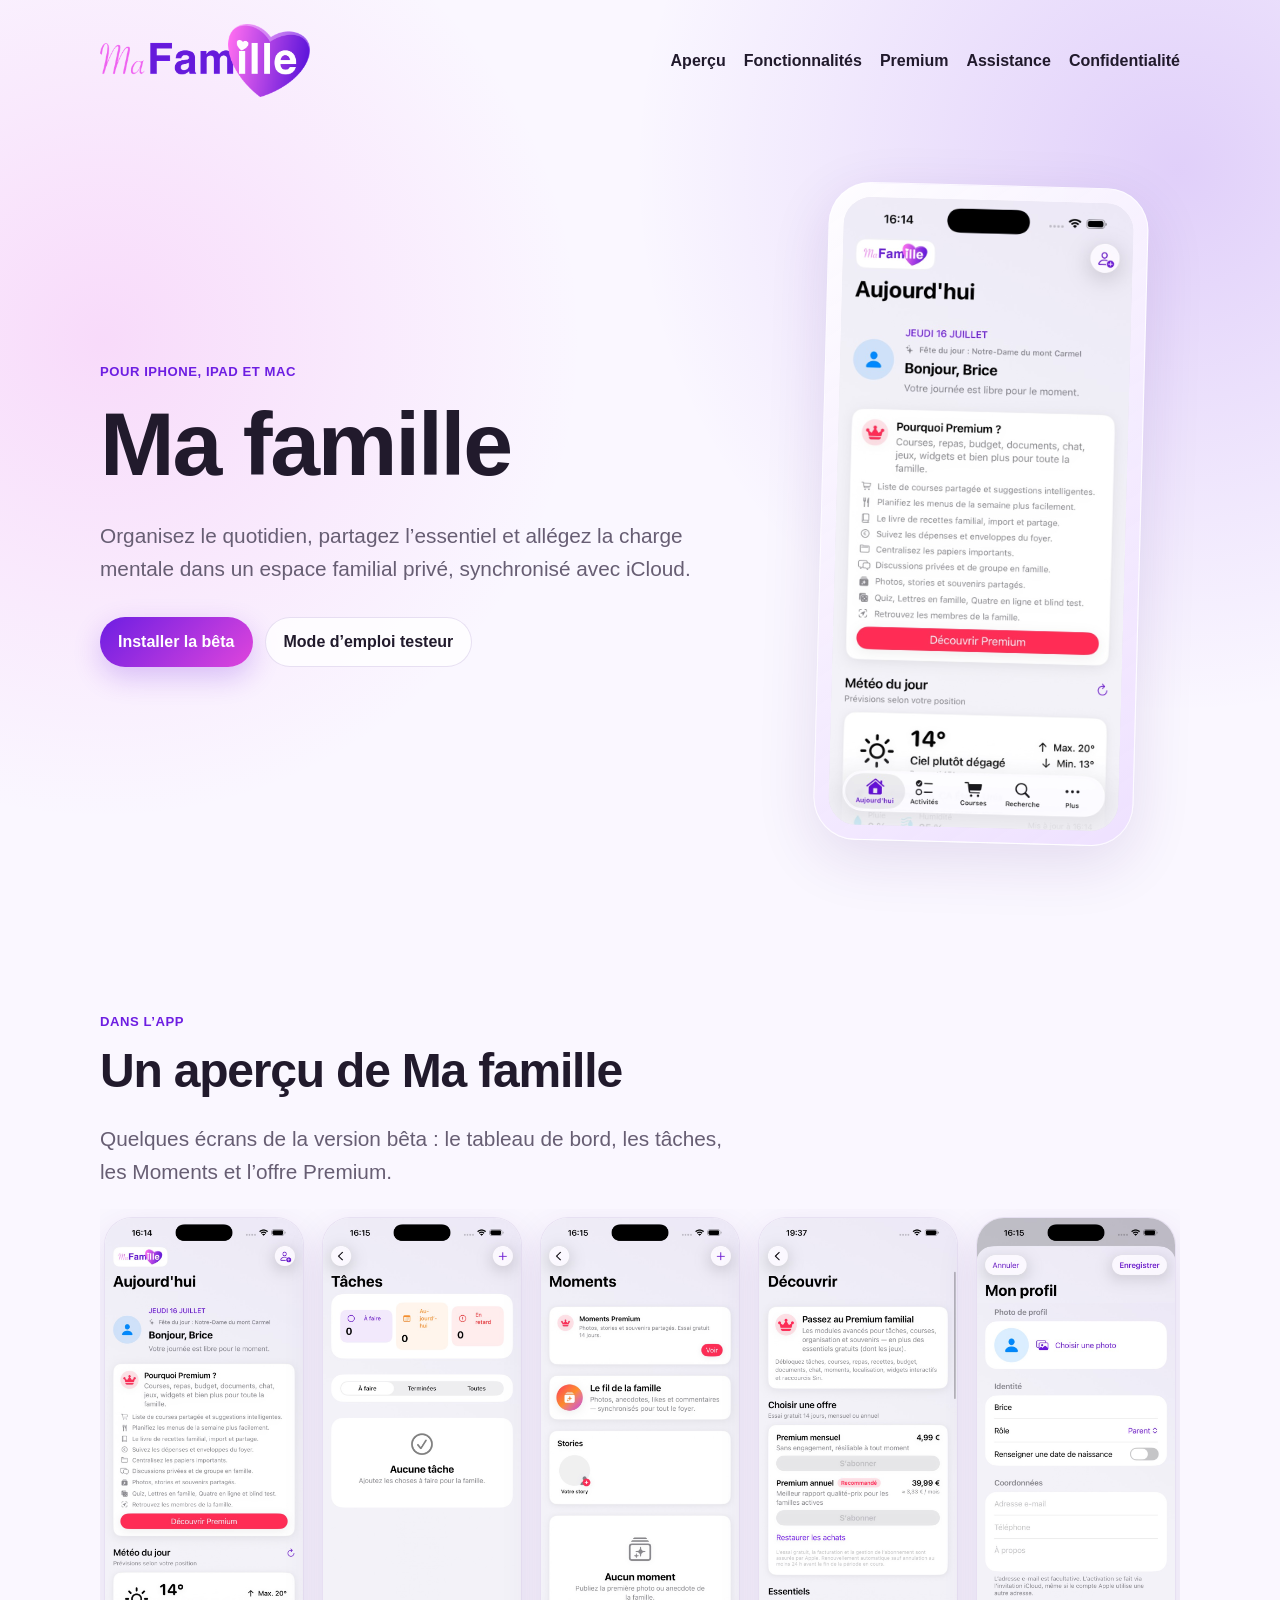
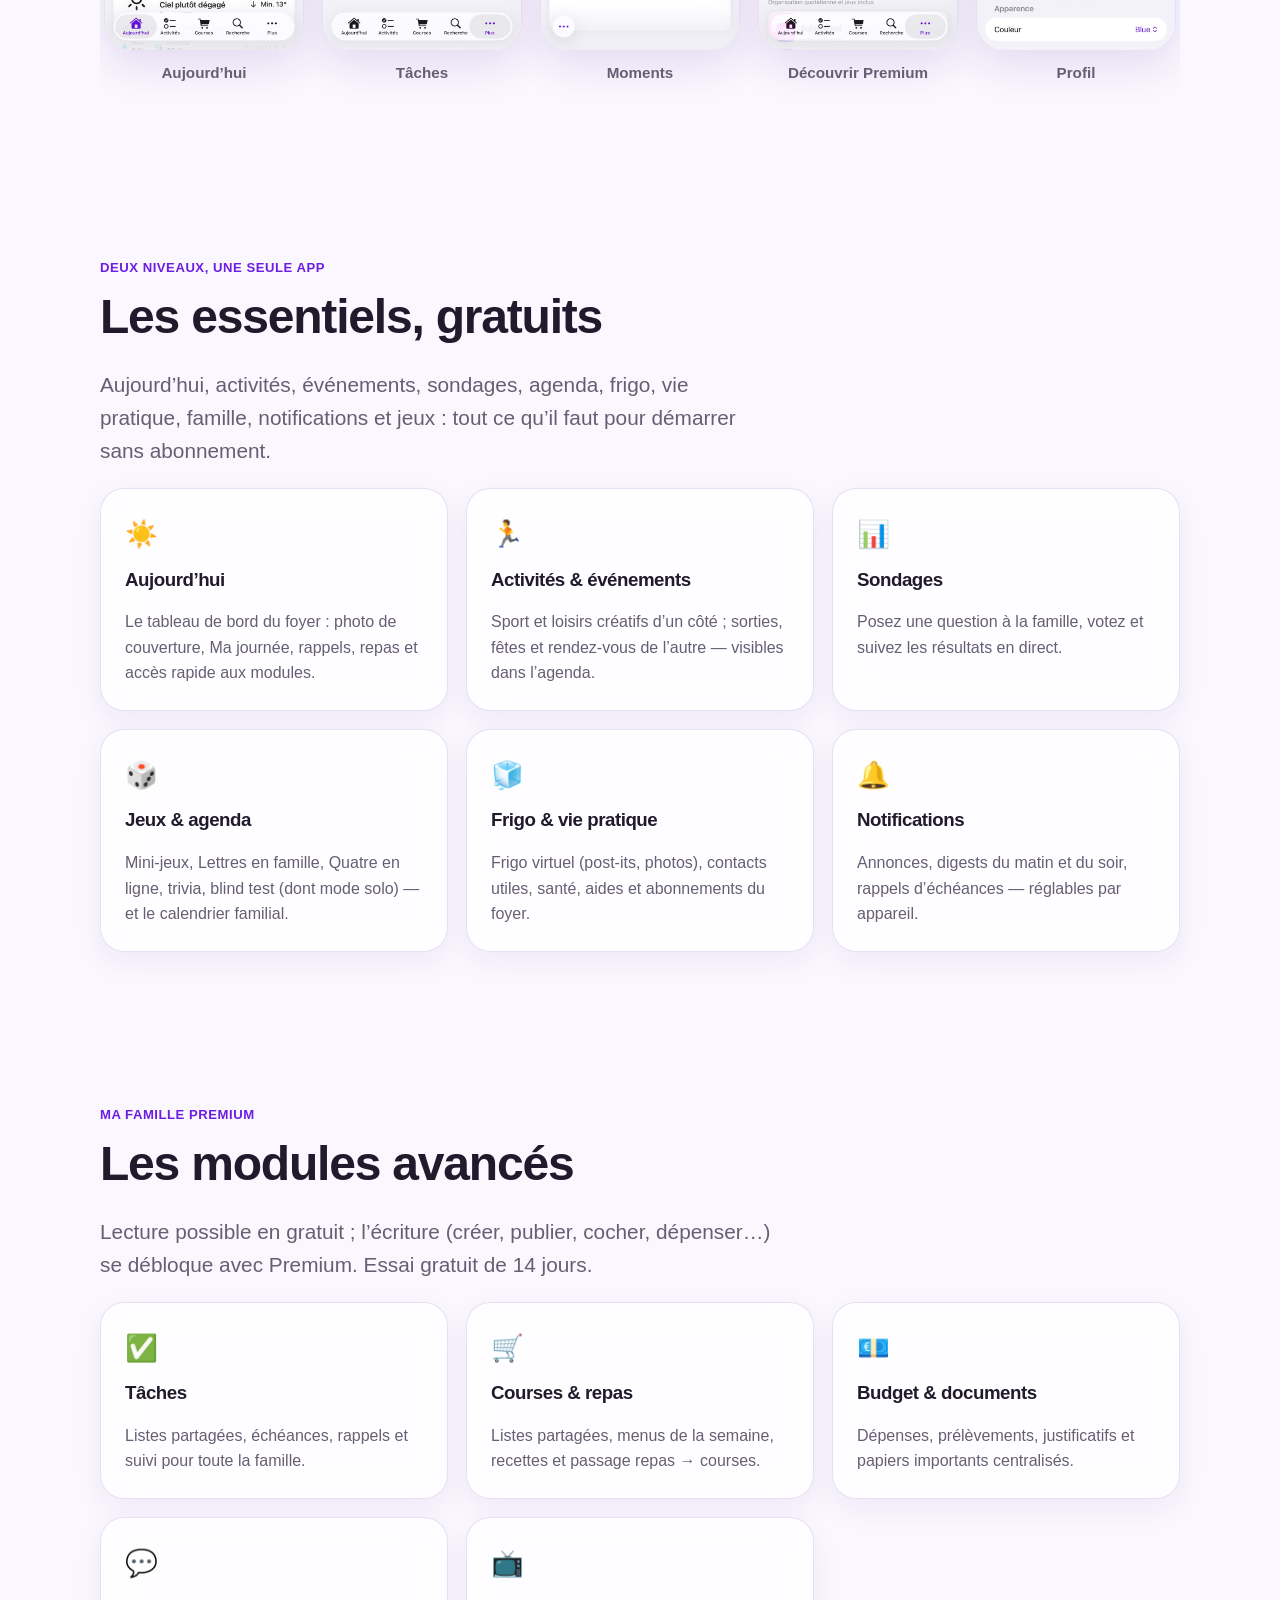
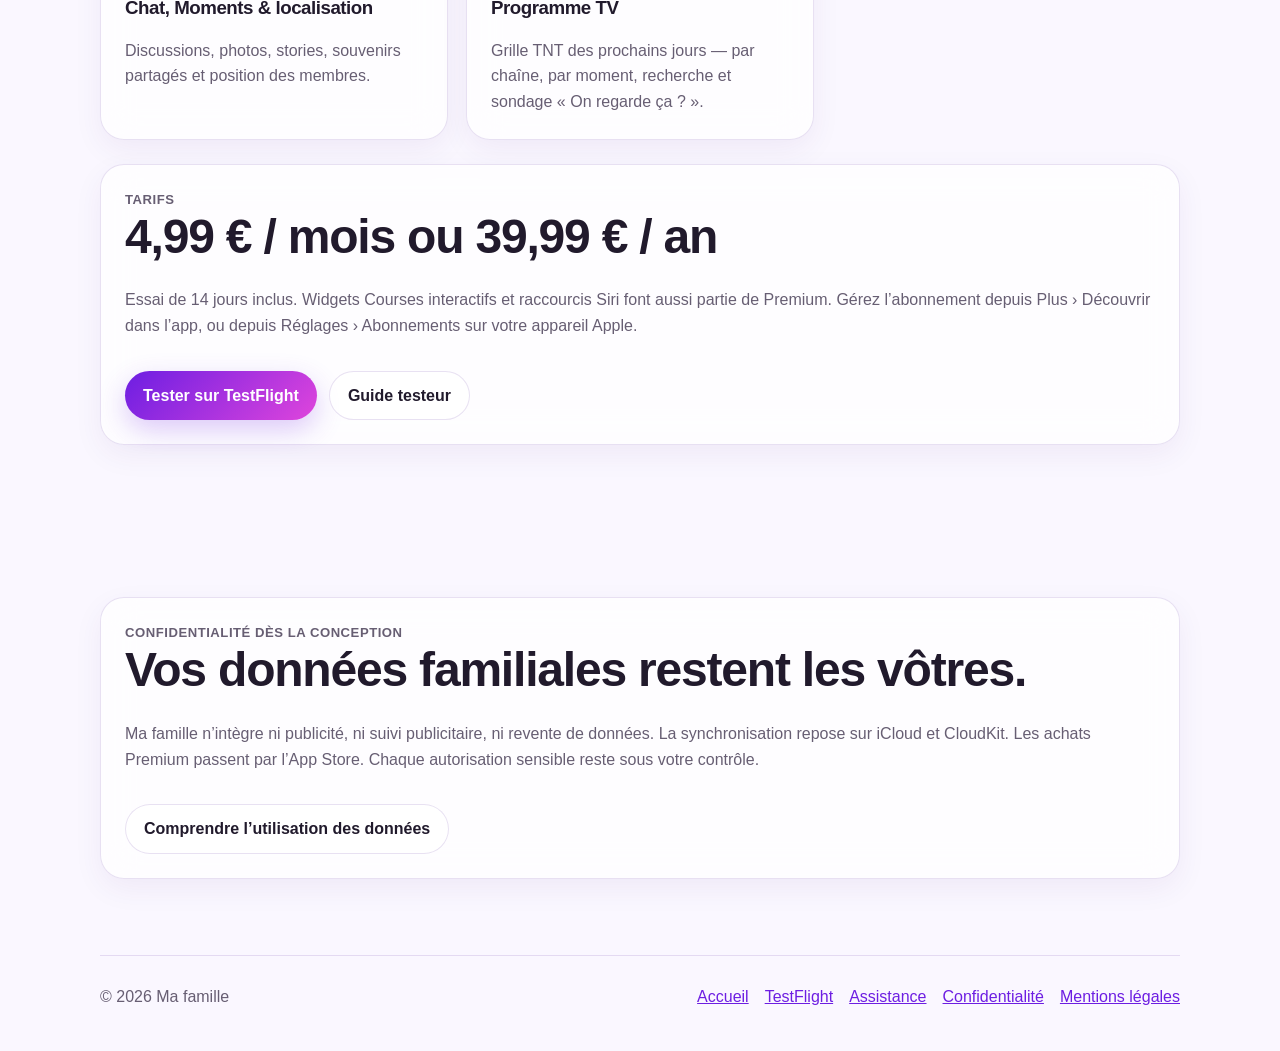
==== famille-app/index.html @ e9ad5ab7 "docs(famille-app): site Assistance et blind test Solo (build 56) Aligné sur la build TestFlight 0.1." ====
<!doctype html>
<html lang="fr">
<head>
  <meta charset="utf-8">
  <meta name="viewport" content="width=device-width, initial-scale=1">
  <meta name="description" content="Ma famille organise le quotidien familial sur iPhone, iPad et Mac : essentiels gratuits, modules Premium, synchronisation iCloud privée.">
  <meta name="theme-color" content="#6d1ee2">
  <title>Ma famille — L’organisation familiale, simplement</title>
  <link rel="stylesheet" href="styles.css">
  <link rel="icon" href="assets/app-icon.png" type="image/png">
</head>
<body>
  <div class="shell">
    <header>
      <a class="brand" href="./" aria-label="Accueil Ma famille">
        <picture>
          <source srcset="assets/logo-dark.png" media="(prefers-color-scheme: dark)">
          <img src="assets/logo-light.png" alt="Ma famille" width="180" height="62">
        </picture>
      </a>
      <nav aria-label="Navigation principale">
        <a href="#apercu" aria-current="page">Aperçu</a>
        <a href="#fonctionnalites">Fonctionnalités</a>
        <a href="#premium">Premium</a>
        <a href="assistance.html">Assistance</a>
        <a href="confidentialite.html">Confidentialité</a>
      </nav>
    </header>

    <main>
      <section class="hero">
        <div>
          <p class="eyebrow">Pour iPhone, iPad et Mac</p>
          <h1>Ma famille</h1>
          <p class="lead">Organisez le quotidien, partagez l’essentiel et allégez la charge mentale dans un espace familial privé, synchronisé avec iCloud.</p>
          <div class="actions">
            <a class="button" href="https://testflight.apple.com/join/CaNvPM8x">Installer la bêta</a>
            <a class="button secondary" href="assistance.html">Mode d’emploi testeur</a>
          </div>
        </div>
        <div class="phone phone-shot" aria-label="Aperçu de l’écran Aujourd’hui">
          <img
            class="phone-screen"
            src="assets/screenshots/aujourdhui.jpg"
            alt="Écran Aujourd’hui de Ma famille : tableau de bord du foyer"
            width="390"
            height="844"
            loading="eager"
          >
        </div>
      </section>

      <section class="section" id="apercu">
        <p class="eyebrow">Dans l’app</p>
        <h2>Un aperçu de Ma famille</h2>
        <p class="lead" style="margin-top:0;max-width:40rem">Quelques écrans de la version bêta : le tableau de bord, les tâches, les Moments et l’offre Premium.</p>
        <div class="shots" role="list">
          <figure class="shot" role="listitem">
            <img src="assets/screenshots/aujourdhui.jpg" alt="Tableau de bord Aujourd’hui" width="390" height="844" loading="lazy">
            <figcaption>Aujourd’hui</figcaption>
          </figure>
          <figure class="shot" role="listitem">
            <img src="assets/screenshots/taches.jpg" alt="Liste des tâches familiales" width="390" height="844" loading="lazy">
            <figcaption>Tâches</figcaption>
          </figure>
          <figure class="shot" role="listitem">
            <img src="assets/screenshots/moments.jpg" alt="Module Moments partagés" width="390" height="844" loading="lazy">
            <figcaption>Moments</figcaption>
          </figure>
          <figure class="shot" role="listitem">
            <img src="assets/screenshots/decouvrir.jpg" alt="Page Découvrir Premium avec offres" width="390" height="844" loading="lazy">
            <figcaption>Découvrir Premium</figcaption>
          </figure>
          <figure class="shot" role="listitem">
            <img src="assets/screenshots/profil.jpg" alt="Édition du profil membre" width="390" height="844" loading="lazy">
            <figcaption>Profil</figcaption>
          </figure>
        </div>
      </section>

      <section class="section" id="fonctionnalites">
        <p class="eyebrow">Deux niveaux, une seule app</p>
        <h2>Les essentiels, gratuits</h2>
        <p class="lead" style="margin-top:0;max-width:40rem">Aujourd’hui, activités, événements, sondages, agenda, frigo, vie pratique, famille, notifications et jeux : tout ce qu’il faut pour démarrer sans abonnement.</p>
        <div class="grid">
          <article class="card"><span class="icon">☀️</span><h3>Aujourd’hui</h3><p>Le tableau de bord du foyer : photo de couverture, Ma journée, rappels, repas et accès rapide aux modules.</p></article>
          <article class="card"><span class="icon">🏃</span><h3>Activités &amp; événements</h3><p>Sport et loisirs créatifs d’un côté ; sorties, fêtes et rendez-vous de l’autre — visibles dans l’agenda.</p></article>
          <article class="card"><span class="icon">📊</span><h3>Sondages</h3><p>Posez une question à la famille, votez et suivez les résultats en direct.</p></article>
          <article class="card"><span class="icon">🎲</span><h3>Jeux &amp; agenda</h3><p>Mini-jeux, Lettres en famille, Quatre en ligne, trivia, blind test (dont mode solo) — et le calendrier familial.</p></article>
          <article class="card"><span class="icon">🧊</span><h3>Frigo &amp; vie pratique</h3><p>Frigo virtuel (post-its, photos), contacts utiles, santé, aides et abonnements du foyer.</p></article>
          <article class="card"><span class="icon">🔔</span><h3>Notifications</h3><p>Annonces, digests du matin et du soir, rappels d’échéances — réglables par appareil.</p></article>
        </div>
      </section>

      <section class="section" id="premium">
        <p class="eyebrow">Ma famille Premium</p>
        <h2>Les modules avancés</h2>
        <p class="lead" style="margin-top:0;max-width:42rem">Lecture possible en gratuit ; l’écriture (créer, publier, cocher, dépenser…) se débloque avec Premium. Essai gratuit de 14 jours.</p>
        <div class="grid">
          <article class="card"><span class="icon">✅</span><h3>Tâches</h3><p>Listes partagées, échéances, rappels et suivi pour toute la famille.</p></article>
          <article class="card"><span class="icon">🛒</span><h3>Courses &amp; repas</h3><p>Listes partagées, menus de la semaine, recettes et passage repas → courses.</p></article>
          <article class="card"><span class="icon">💶</span><h3>Budget &amp; documents</h3><p>Dépenses, prélèvements, justificatifs et papiers importants centralisés.</p></article>
          <article class="card"><span class="icon">💬</span><h3>Chat, Moments &amp; localisation</h3><p>Discussions, photos, stories, souvenirs partagés et position des membres.</p></article>
          <article class="card"><span class="icon">📺</span><h3>Programme TV</h3><p>Grille TNT des prochains jours — par chaîne, par moment, recherche et sondage « On regarde ça ? ».</p></article>
        </div>
        <div class="card" style="margin-top:1.5rem">
          <p class="eyebrow">Tarifs</p>
          <h2>4,99&nbsp;€ / mois ou 39,99&nbsp;€ / an</h2>
          <p>Essai de 14 jours inclus. Widgets Courses interactifs et raccourcis Siri font aussi partie de Premium. Gérez l’abonnement depuis Plus › Découvrir dans l’app, ou depuis Réglages › Abonnements sur votre appareil Apple.</p>
          <div class="actions">
            <a class="button" href="https://testflight.apple.com/join/CaNvPM8x">Tester sur TestFlight</a>
            <a class="button secondary" href="assistance.html">Guide testeur</a>
          </div>
        </div>
      </section>

      <section class="section">
        <div class="card">
          <p class="eyebrow">Confidentialité dès la conception</p>
          <h2>Vos données familiales restent les vôtres.</h2>
          <p>Ma famille n’intègre ni publicité, ni suivi publicitaire, ni revente de données. La synchronisation repose sur iCloud et CloudKit. Les achats Premium passent par l’App Store. Chaque autorisation sensible reste sous votre contrôle.</p>
          <div class="actions"><a class="button secondary" href="confidentialite.html">Comprendre l’utilisation des données</a></div>
        </div>
      </section>
    </main>

    <footer>
      <div class="footer-row">
        <span>© 2026 Ma famille</span>
        <div class="footer-links">
          <a href="./">Accueil</a>
          <a href="https://testflight.apple.com/join/CaNvPM8x">TestFlight</a>
          <a href="assistance.html">Assistance</a>
          <a href="confidentialite.html">Confidentialité</a>
          <a href="mentions-legales.html">Mentions légales</a>
        </div>
      </div>
    </footer>
  </div>
</body>
</html>
---- famille-app/styles.css ----
:root {
  color-scheme: light dark;
  --ink: #211a2c;
  --muted: #675e73;
  --surface: rgba(255, 255, 255, 0.78);
  --border: rgba(91, 45, 163, 0.14);
  --primary: #6d1ee2;
  --secondary: #df45dc;
  --background: #faf7ff;
  --shadow: 0 18px 60px rgba(69, 25, 126, 0.12);
}

* { box-sizing: border-box; }

html { scroll-behavior: smooth; }

body {
  margin: 0;
  font-family: -apple-system, BlinkMacSystemFont, "SF Pro Display", "Segoe UI", sans-serif;
  color: var(--ink);
  background:
    radial-gradient(circle at 8% 8%, rgba(238, 78, 227, 0.17), transparent 30rem),
    radial-gradient(circle at 92% 4%, rgba(108, 27, 226, 0.18), transparent 34rem),
    var(--background);
  line-height: 1.6;
}

a { color: var(--primary); }
a:hover { text-decoration-thickness: 2px; }

.shell {
  width: min(1080px, calc(100% - 32px));
  margin: 0 auto;
}

header {
  display: flex;
  align-items: center;
  justify-content: space-between;
  gap: 24px;
  padding: 24px 0;
}

.brand { display: inline-flex; align-items: center; }
.brand img { width: 210px; max-width: 48vw; height: auto; display: block; }

nav { display: flex; flex-wrap: wrap; justify-content: flex-end; gap: 18px; }
nav a { color: var(--ink); text-decoration: none; font-weight: 600; }

.hero {
  display: grid;
  grid-template-columns: 1.2fr 0.8fr;
  align-items: center;
  gap: clamp(32px, 7vw, 84px);
  min-height: 68vh;
  padding: 64px 0 92px;
}

.eyebrow {
  margin: 0 0 12px;
  color: var(--primary);
  font-weight: 750;
  letter-spacing: 0.04em;
  text-transform: uppercase;
  font-size: 0.82rem;
}

h1, h2, h3 { line-height: 1.12; letter-spacing: -0.025em; }
h1 { margin: 0 0 24px; font-size: clamp(2.7rem, 7vw, 5.6rem); }
h2 { margin: 0 0 24px; font-size: clamp(2rem, 4vw, 3rem); }
h3 { margin-top: 0; }
.lead { font-size: clamp(1.1rem, 2vw, 1.3rem); color: var(--muted); max-width: 42rem; }

.actions { display: flex; flex-wrap: wrap; gap: 12px; margin-top: 32px; }
.button {
  display: inline-flex;
  align-items: center;
  min-height: 48px;
  padding: 11px 18px;
  border-radius: 999px;
  background: linear-gradient(135deg, var(--primary), var(--secondary));
  color: white;
  text-decoration: none;
  font-weight: 700;
  box-shadow: 0 10px 28px rgba(109, 30, 226, 0.24);
}
.button.secondary { background: var(--surface); color: var(--ink); border: 1px solid var(--border); box-shadow: none; }

.phone {
  position: relative;
  padding: 18px;
  border-radius: 42px;
  background: linear-gradient(145deg, rgba(255,255,255,.9), rgba(235,218,255,.78));
  box-shadow: var(--shadow);
  border: 1px solid rgba(255,255,255,.8);
  transform: rotate(2deg);
}
.phone img {
  width: min(168px, 58%);
  height: auto;
  aspect-ratio: 1 / 1;
  object-fit: contain;
  margin: 0 auto;
  display: block;
  border-radius: 38px;
}
.phone p { margin: 18px 4px 4px; color: var(--muted); text-align: center; }

.phone-shot {
  padding: 14px;
  max-width: 320px;
  margin-inline: auto;
  transform: rotate(1.5deg);
}
.phone-shot .phone-screen {
  width: 100%;
  height: auto;
  aspect-ratio: 9 / 19.5;
  object-fit: cover;
  object-position: top center;
  border-radius: 28px;
  display: block;
  box-shadow: inset 0 0 0 1px rgba(0,0,0,.06);
}

.shots {
  display: grid;
  grid-auto-flow: column;
  grid-auto-columns: minmax(180px, 220px);
  gap: 18px;
  overflow-x: auto;
  padding: 8px 4px 20px;
  scroll-snap-type: x mandatory;
  -webkit-overflow-scrolling: touch;
}
.shot {
  margin: 0;
  scroll-snap-align: start;
}
.shot img {
  width: 100%;
  height: auto;
  aspect-ratio: 9 / 19.5;
  object-fit: cover;
  object-position: top center;
  border-radius: 28px;
  border: 1px solid var(--border);
  background: var(--surface);
  box-shadow: 0 14px 40px rgba(69, 25, 126, 0.12);
  display: block;
}
.shot figcaption {
  margin-top: 10px;
  text-align: center;
  font-weight: 650;
  color: var(--muted);
  font-size: 0.95rem;
}

.section { padding: 76px 0; }
.grid { display: grid; grid-template-columns: repeat(3, 1fr); gap: 18px; }
.card {
  padding: 24px;
  border-radius: 24px;
  background: var(--surface);
  border: 1px solid var(--border);
  box-shadow: 0 10px 30px rgba(69, 25, 126, 0.06);
  backdrop-filter: blur(18px);
}
.card p { color: var(--muted); margin-bottom: 0; }
.icon { font-size: 1.65rem; margin-bottom: 14px; display: block; }

.page { max-width: 820px; padding: 58px 0 96px; }
.page h1 { font-size: clamp(2.4rem, 6vw, 4.5rem); }
.page h2 { margin-top: 48px; font-size: 1.65rem; }
.page h3 { margin-top: 30px; }
.page li + li { margin-top: 8px; }
.notice { padding: 18px 20px; border-left: 4px solid var(--primary); background: var(--surface); border-radius: 0 16px 16px 0; }
.meta { color: var(--muted); }
.table-wrap { overflow-x: auto; }
table { width: 100%; border-collapse: collapse; min-width: 620px; }
th, td { padding: 14px; text-align: left; vertical-align: top; border-bottom: 1px solid var(--border); }
th { color: var(--primary); }

footer { border-top: 1px solid var(--border); padding: 28px 0 42px; color: var(--muted); }
.footer-row { display: flex; justify-content: space-between; flex-wrap: wrap; gap: 12px 24px; }
.footer-links { display: flex; flex-wrap: wrap; gap: 16px; }

@media (max-width: 780px) {
  header { align-items: flex-start; }
  nav { gap: 10px 14px; font-size: 0.92rem; }
  .hero { grid-template-columns: 1fr; padding-top: 36px; }
  .phone { max-width: 420px; margin: 0 auto; transform: none; }
  .phone-shot { max-width: 260px; }
  .shots { grid-auto-columns: minmax(150px, 70vw); }
  .grid { grid-template-columns: 1fr; }
}

@media (prefers-color-scheme: dark) {
  :root {
    --ink: #f8f4ff;
    --muted: #c8bdd7;
    --surface: rgba(37, 27, 49, 0.78);
    --border: rgba(217, 183, 255, 0.16);
    --primary: #c195ff;
    --secondary: #f36bea;
    --background: #120e18;
    --shadow: 0 20px 70px rgba(0, 0, 0, 0.35);
  }
  .phone { background: linear-gradient(145deg, rgba(45,32,59,.96), rgba(59,30,91,.78)); border-color: rgba(255,255,255,.08); }
  .shot img { box-shadow: 0 14px 40px rgba(0, 0, 0, 0.35); }
  .button { color: white; }
}
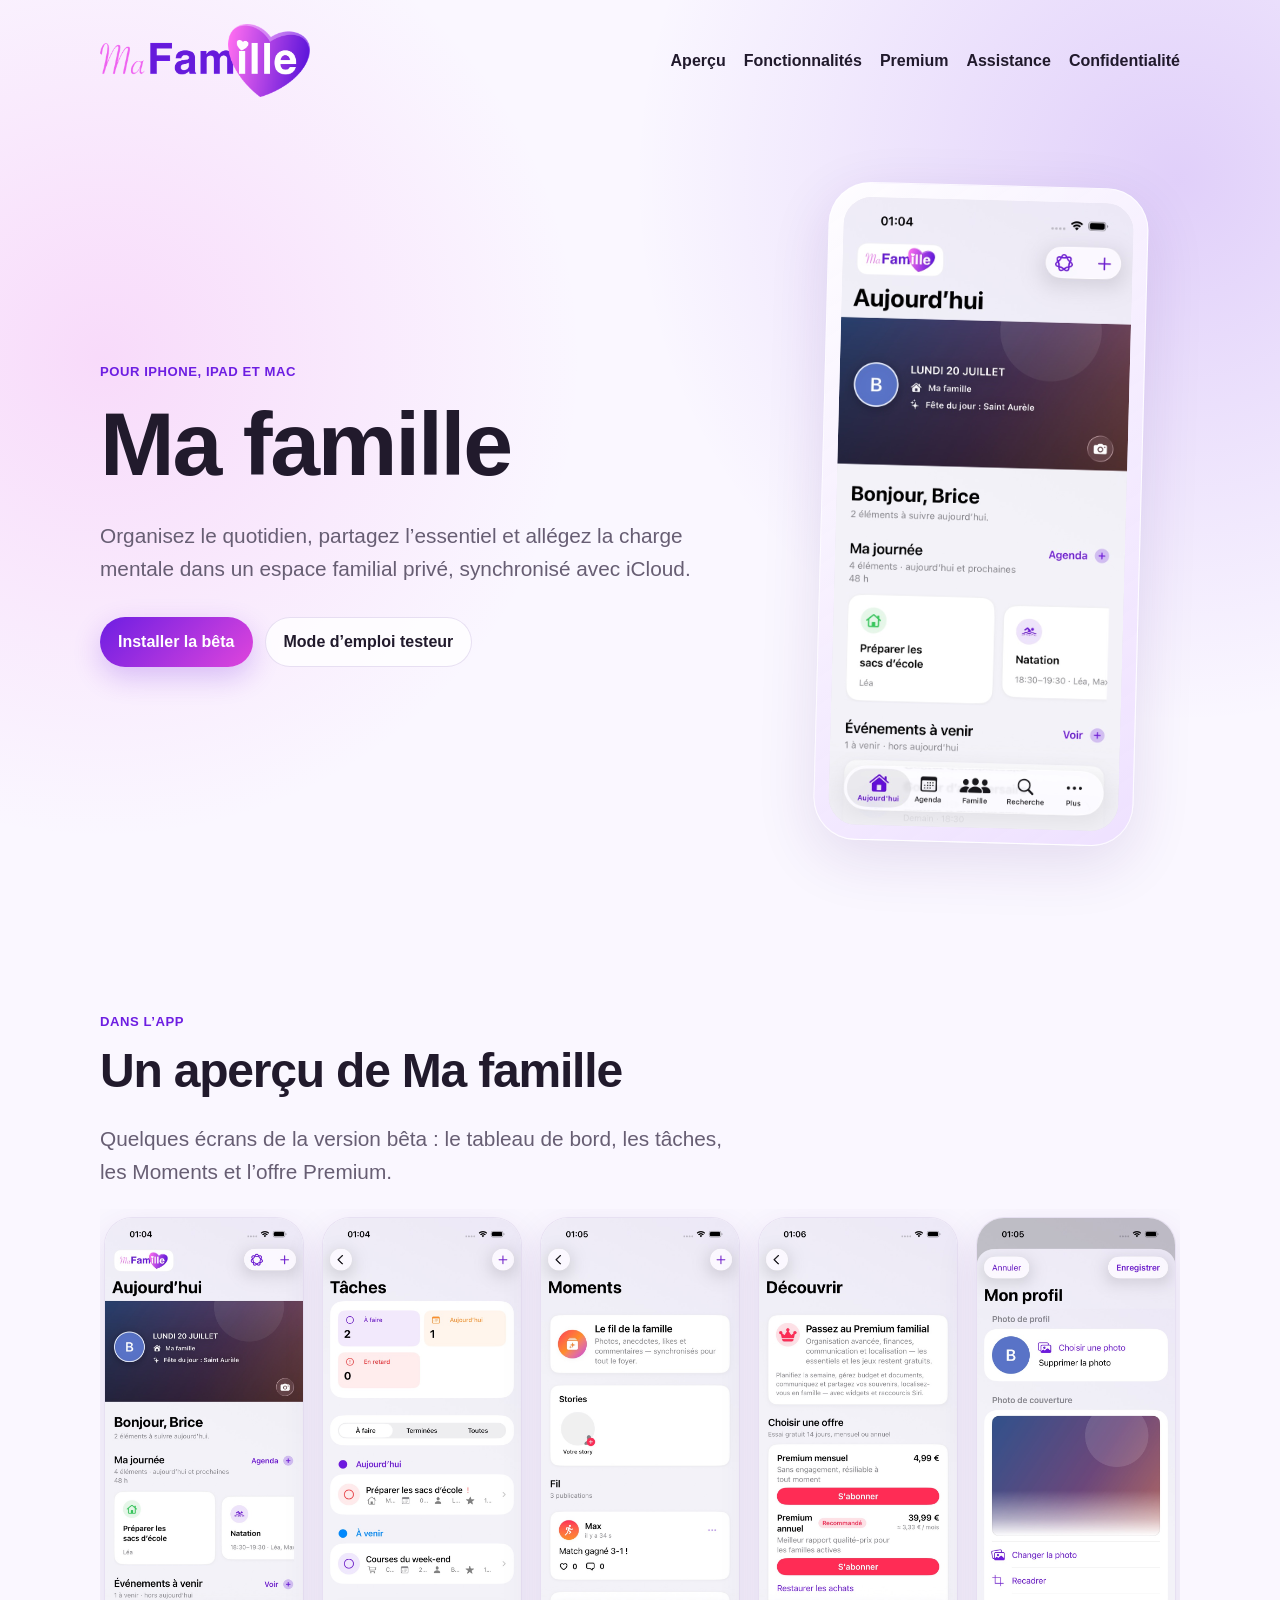
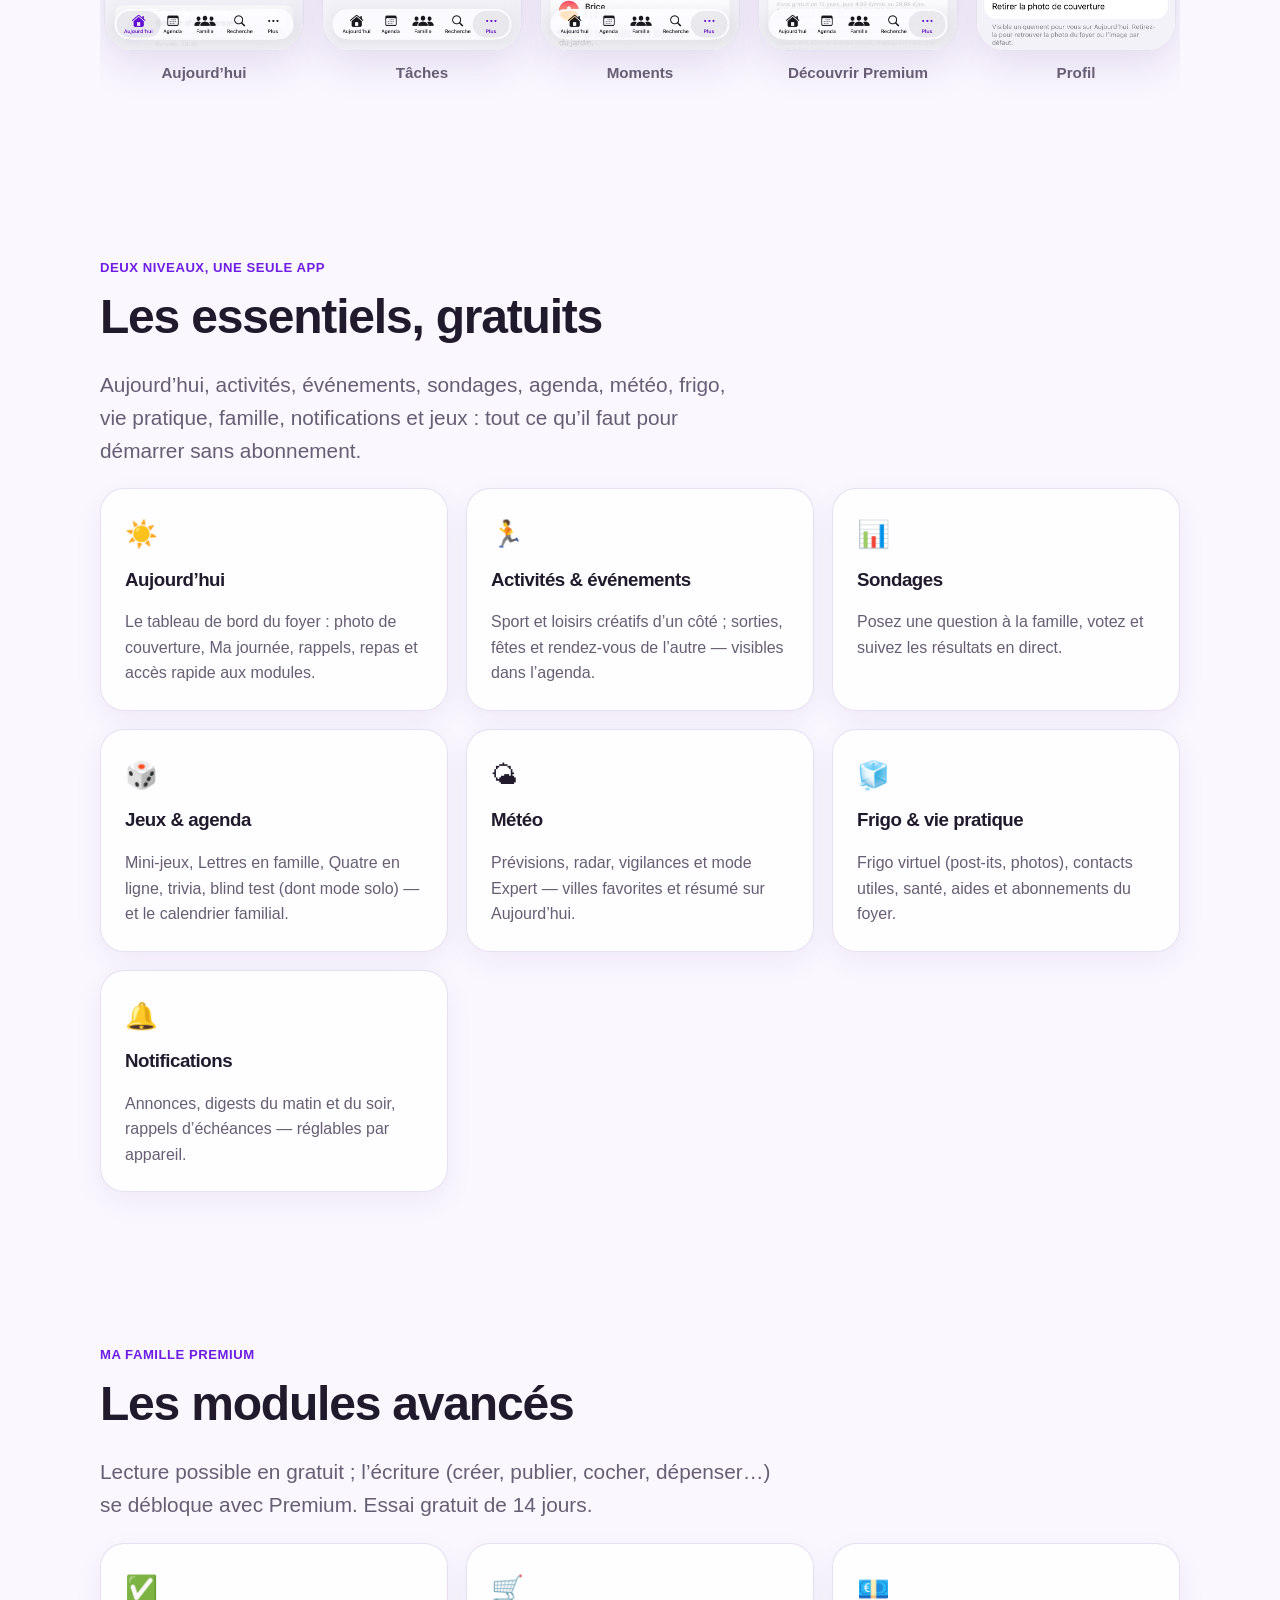
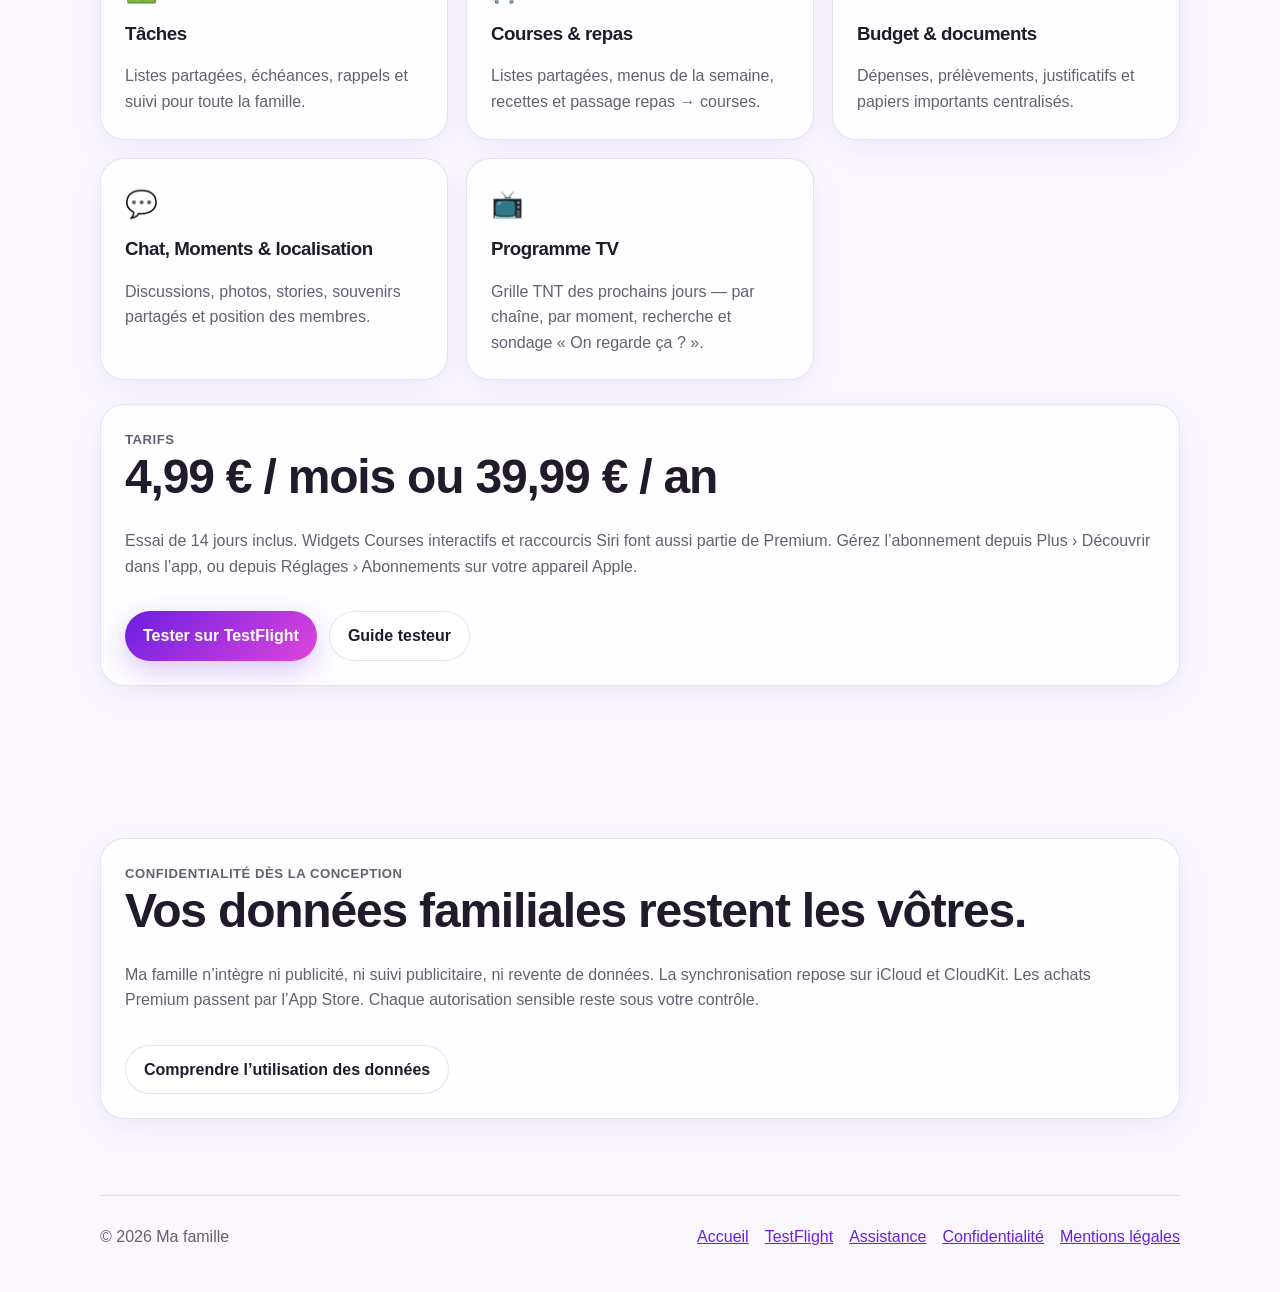
==== commit 910c7167: "docs(famille-app): aligner le site sur la build 71 Météo en essentiel, assistance et confidentialité" ====
--- a/famille-app/index.html
+++ b/famille-app/index.html
@@ -81,12 +81,13 @@
       <section class="section" id="fonctionnalites">
         <p class="eyebrow">Deux niveaux, une seule app</p>
         <h2>Les essentiels, gratuits</h2>
-        <p class="lead" style="margin-top:0;max-width:40rem">Aujourd’hui, activités, événements, sondages, agenda, frigo, vie pratique, famille, notifications et jeux : tout ce qu’il faut pour démarrer sans abonnement.</p>
+        <p class="lead" style="margin-top:0;max-width:40rem">Aujourd’hui, activités, événements, sondages, agenda, météo, frigo, vie pratique, famille, notifications et jeux : tout ce qu’il faut pour démarrer sans abonnement.</p>
         <div class="grid">
           <article class="card"><span class="icon">☀️</span><h3>Aujourd’hui</h3><p>Le tableau de bord du foyer : photo de couverture, Ma journée, rappels, repas et accès rapide aux modules.</p></article>
           <article class="card"><span class="icon">🏃</span><h3>Activités &amp; événements</h3><p>Sport et loisirs créatifs d’un côté ; sorties, fêtes et rendez-vous de l’autre — visibles dans l’agenda.</p></article>
           <article class="card"><span class="icon">📊</span><h3>Sondages</h3><p>Posez une question à la famille, votez et suivez les résultats en direct.</p></article>
           <article class="card"><span class="icon">🎲</span><h3>Jeux &amp; agenda</h3><p>Mini-jeux, Lettres en famille, Quatre en ligne, trivia, blind test (dont mode solo) — et le calendrier familial.</p></article>
+          <article class="card"><span class="icon">🌤</span><h3>Météo</h3><p>Prévisions, radar, vigilances et mode Expert — villes favorites et résumé sur Aujourd’hui.</p></article>
           <article class="card"><span class="icon">🧊</span><h3>Frigo &amp; vie pratique</h3><p>Frigo virtuel (post-its, photos), contacts utiles, santé, aides et abonnements du foyer.</p></article>
           <article class="card"><span class="icon">🔔</span><h3>Notifications</h3><p>Annonces, digests du matin et du soir, rappels d’échéances — réglables par appareil.</p></article>
         </div>
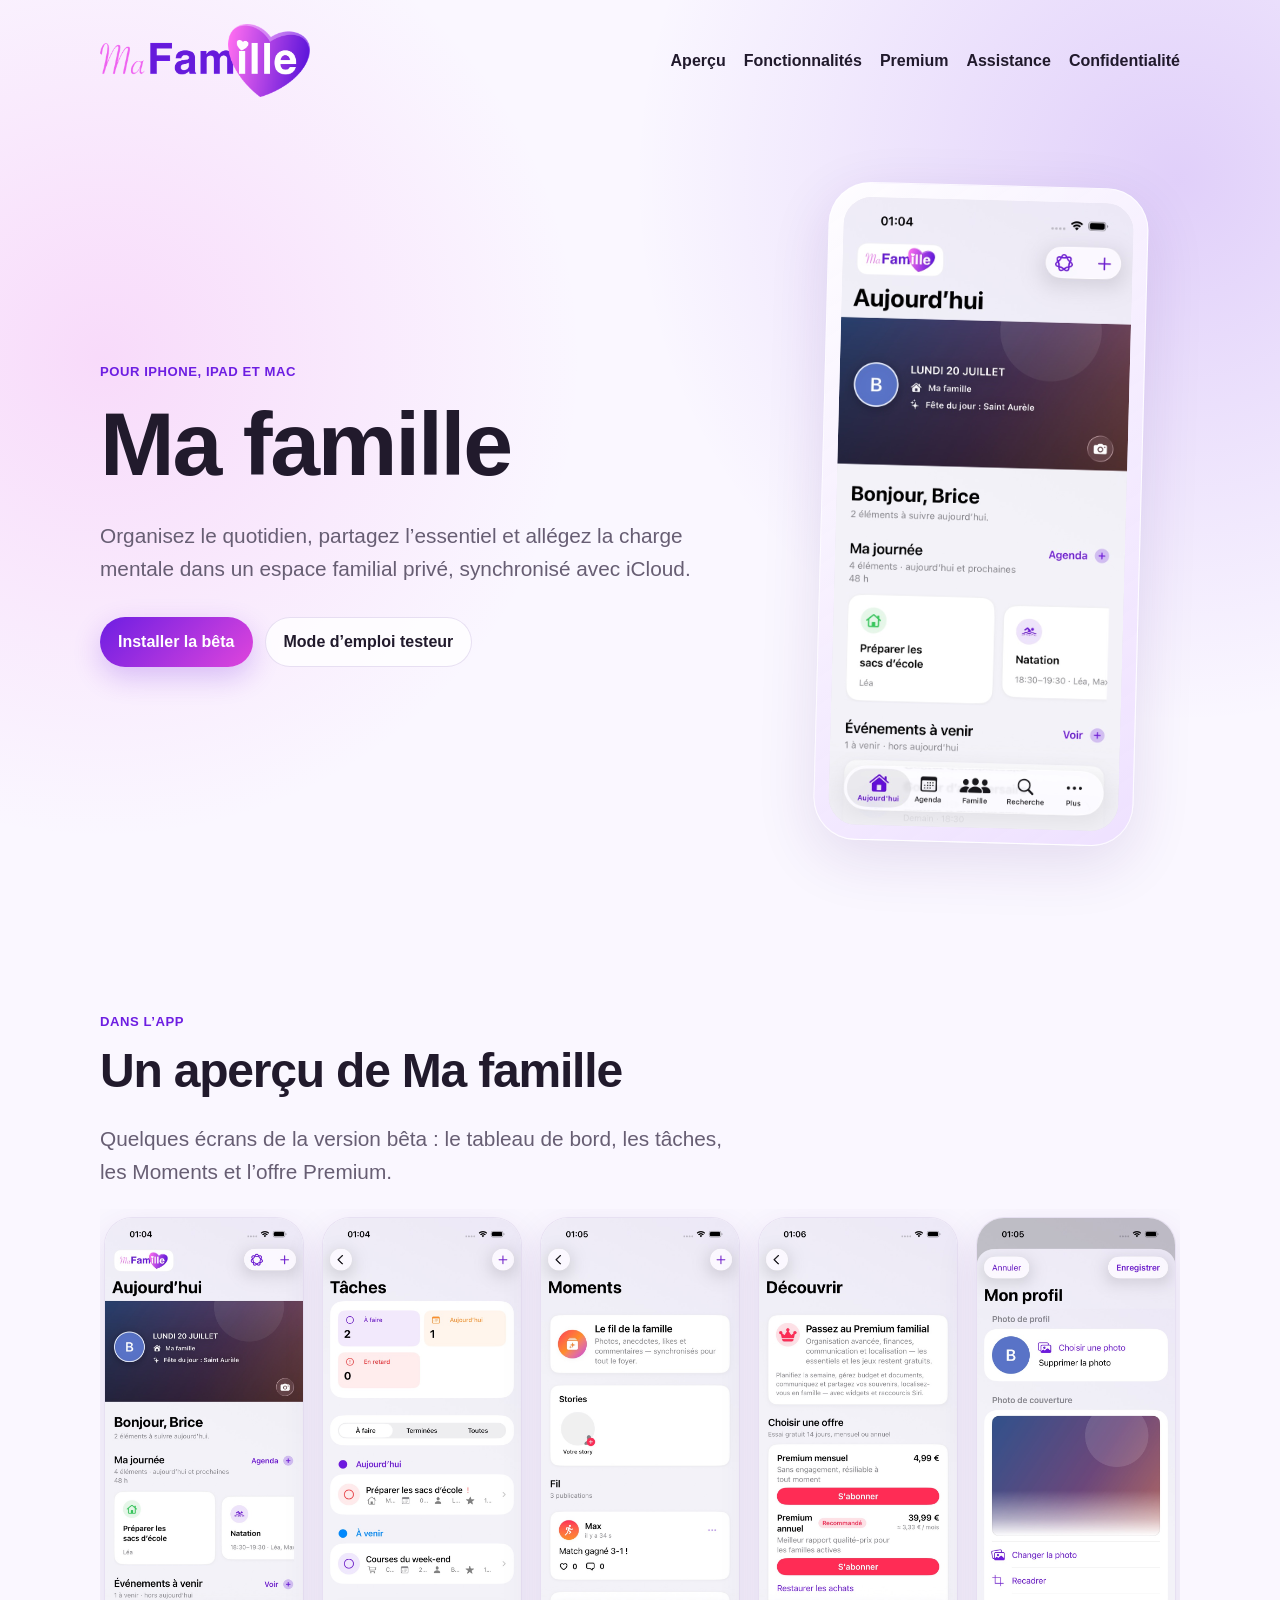
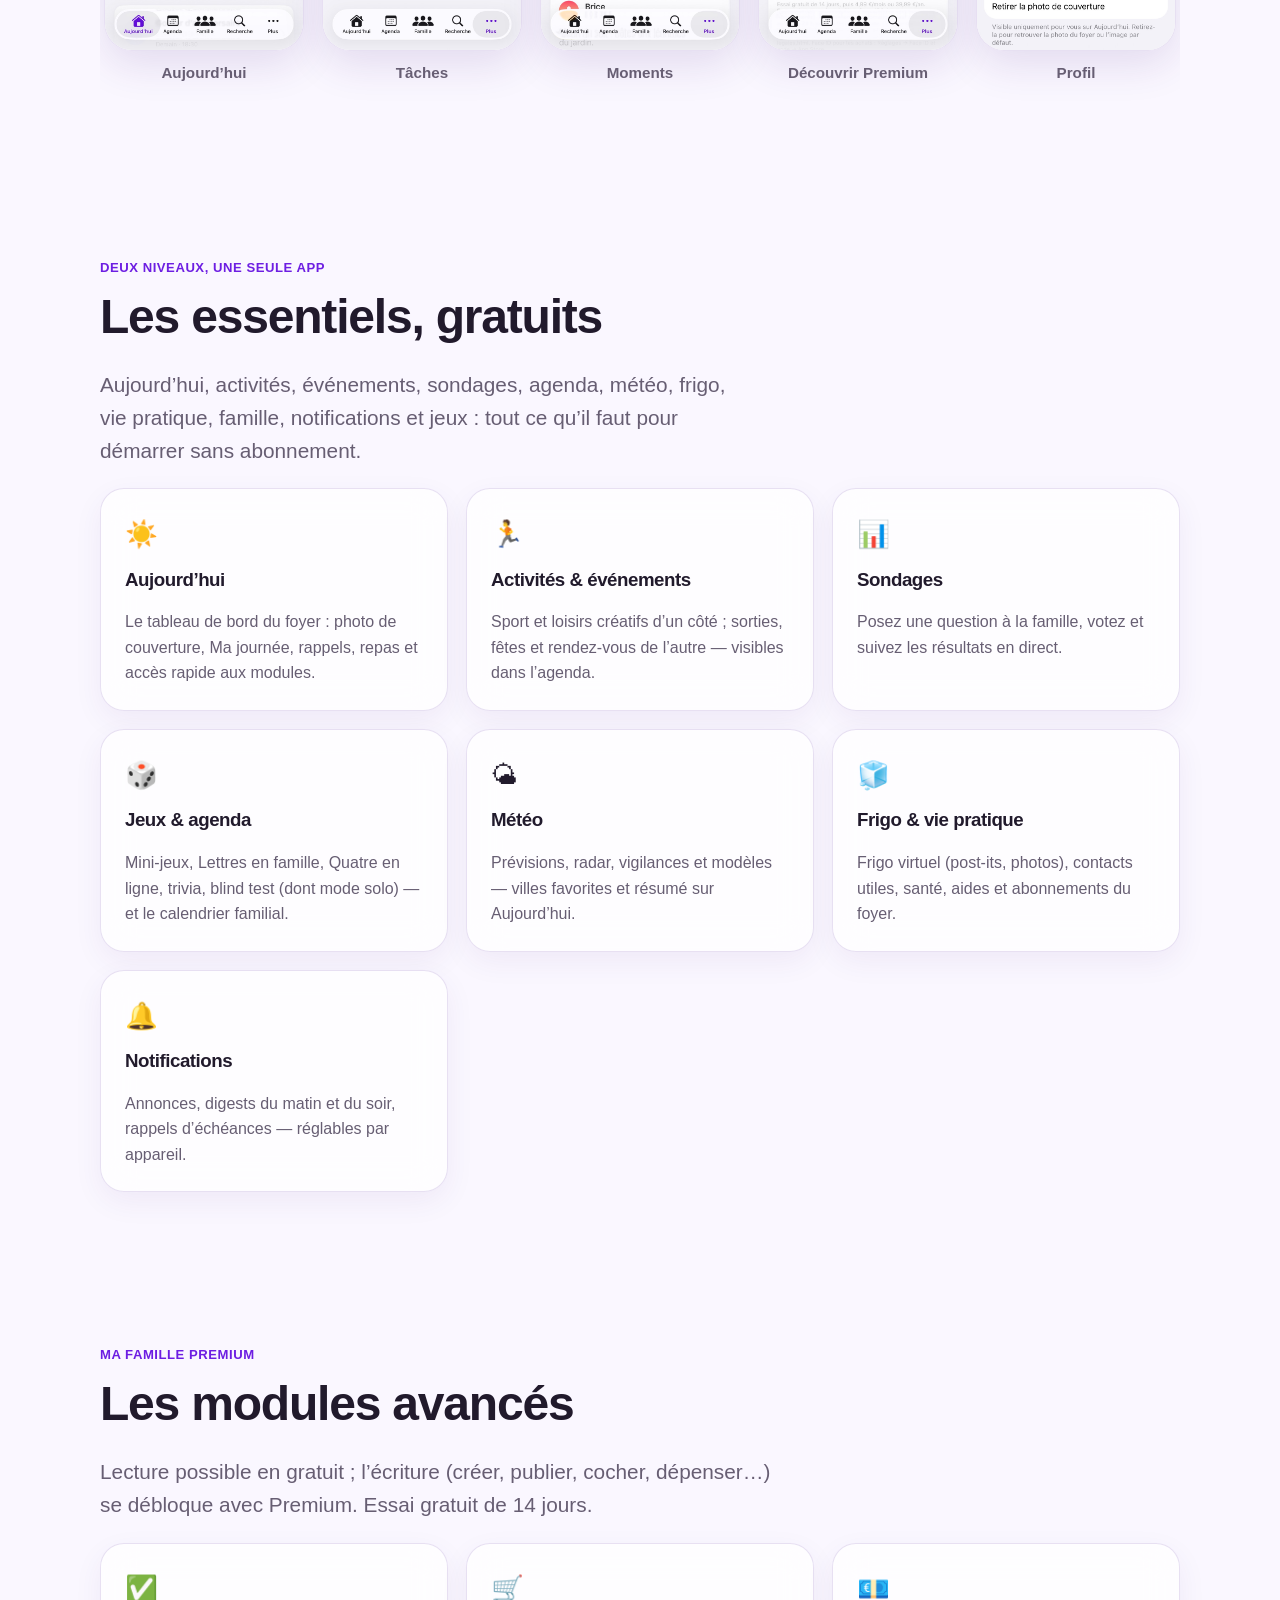
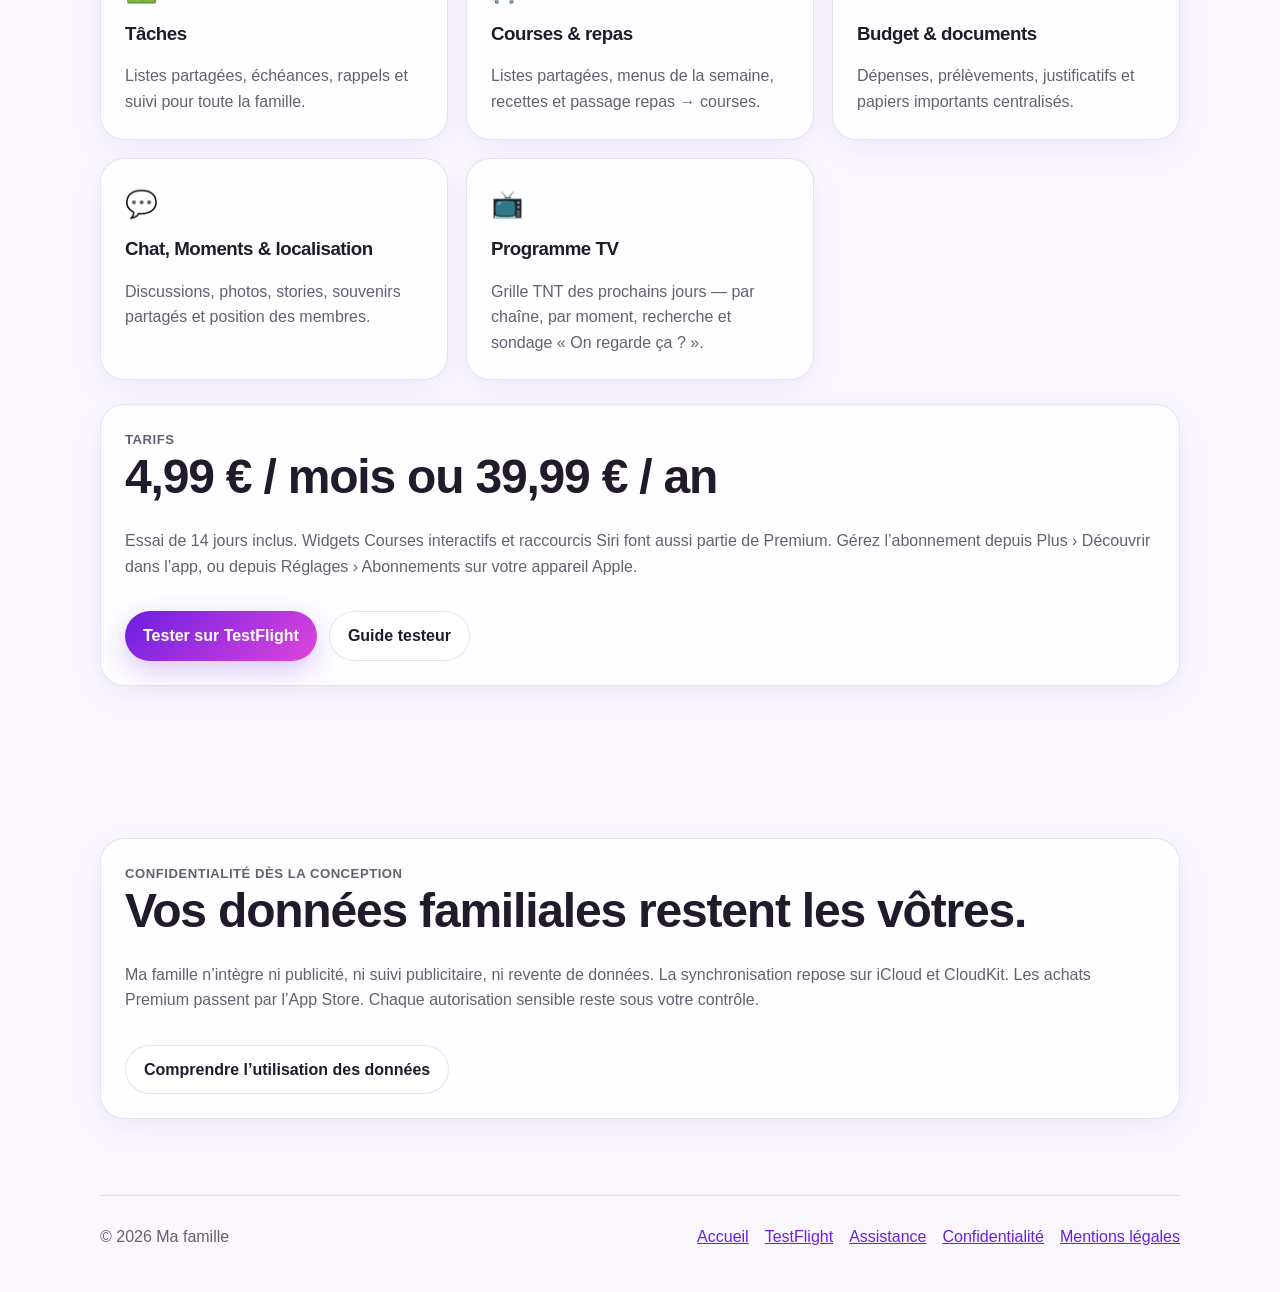
==== commit 704ae23d: "docs(famille-app): aligner le site sur la build 72 Scroll/météo : assistance et accueil mis à jour. " ====
--- a/famille-app/index.html
+++ b/famille-app/index.html
@@ -87,7 +87,7 @@
           <article class="card"><span class="icon">🏃</span><h3>Activités &amp; événements</h3><p>Sport et loisirs créatifs d’un côté ; sorties, fêtes et rendez-vous de l’autre — visibles dans l’agenda.</p></article>
           <article class="card"><span class="icon">📊</span><h3>Sondages</h3><p>Posez une question à la famille, votez et suivez les résultats en direct.</p></article>
           <article class="card"><span class="icon">🎲</span><h3>Jeux &amp; agenda</h3><p>Mini-jeux, Lettres en famille, Quatre en ligne, trivia, blind test (dont mode solo) — et le calendrier familial.</p></article>
-          <article class="card"><span class="icon">🌤</span><h3>Météo</h3><p>Prévisions, radar, vigilances et mode Expert — villes favorites et résumé sur Aujourd’hui.</p></article>
+          <article class="card"><span class="icon">🌤</span><h3>Météo</h3><p>Prévisions, radar, vigilances et modèles — villes favorites et résumé sur Aujourd’hui.</p></article>
           <article class="card"><span class="icon">🧊</span><h3>Frigo &amp; vie pratique</h3><p>Frigo virtuel (post-its, photos), contacts utiles, santé, aides et abonnements du foyer.</p></article>
           <article class="card"><span class="icon">🔔</span><h3>Notifications</h3><p>Annonces, digests du matin et du soir, rappels d’échéances — réglables par appareil.</p></article>
         </div>
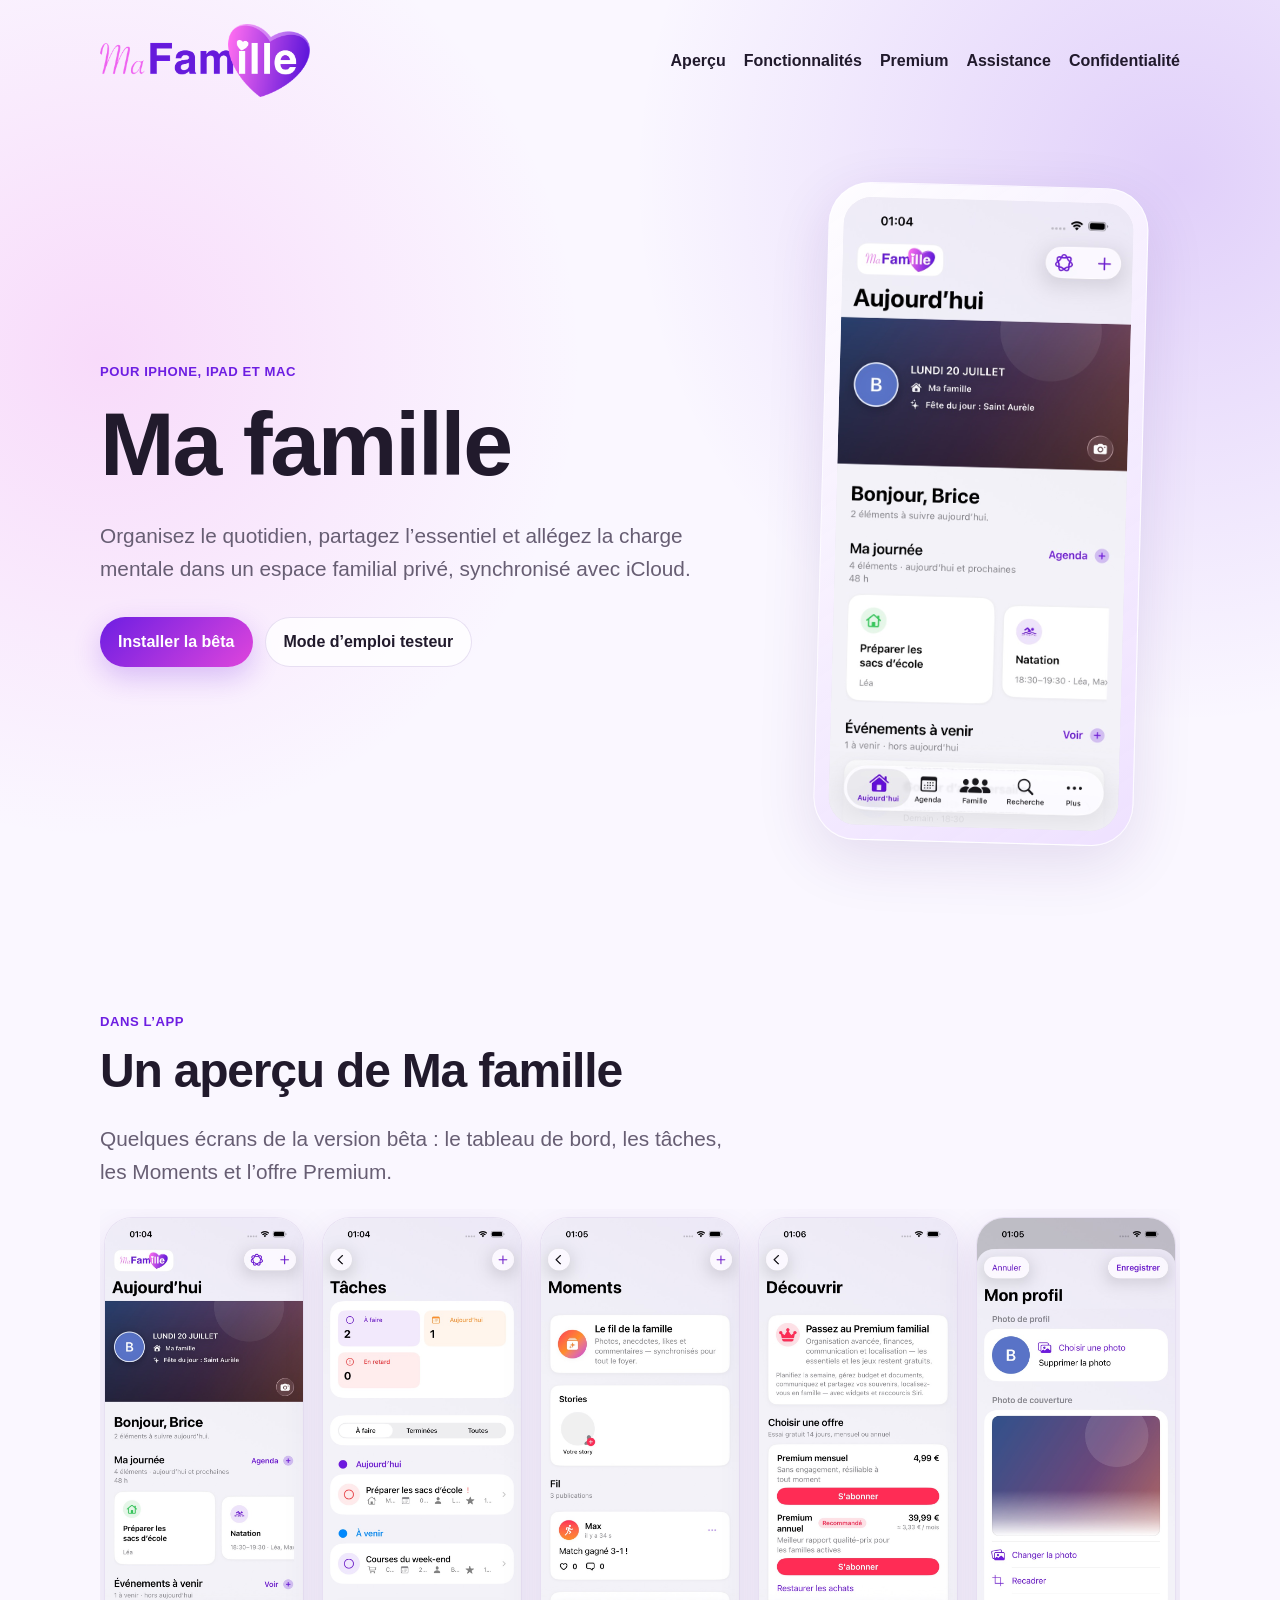
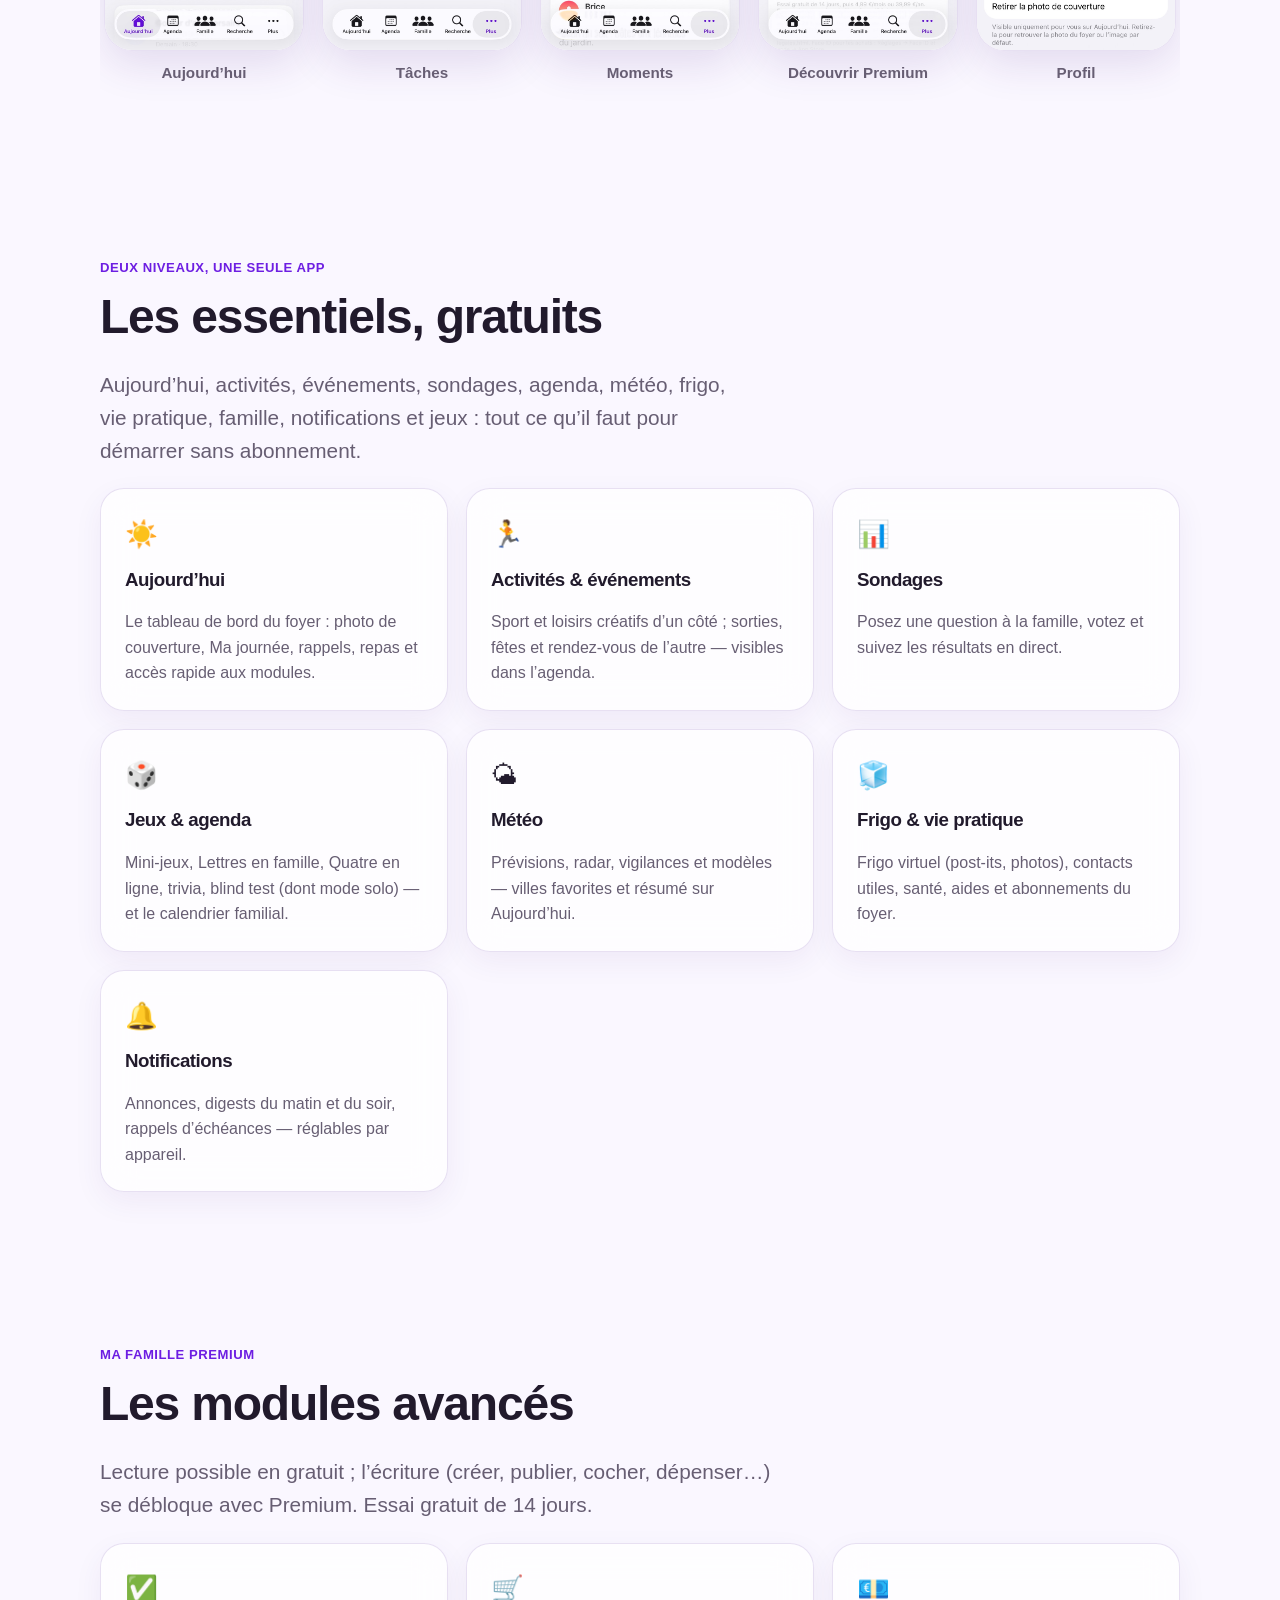
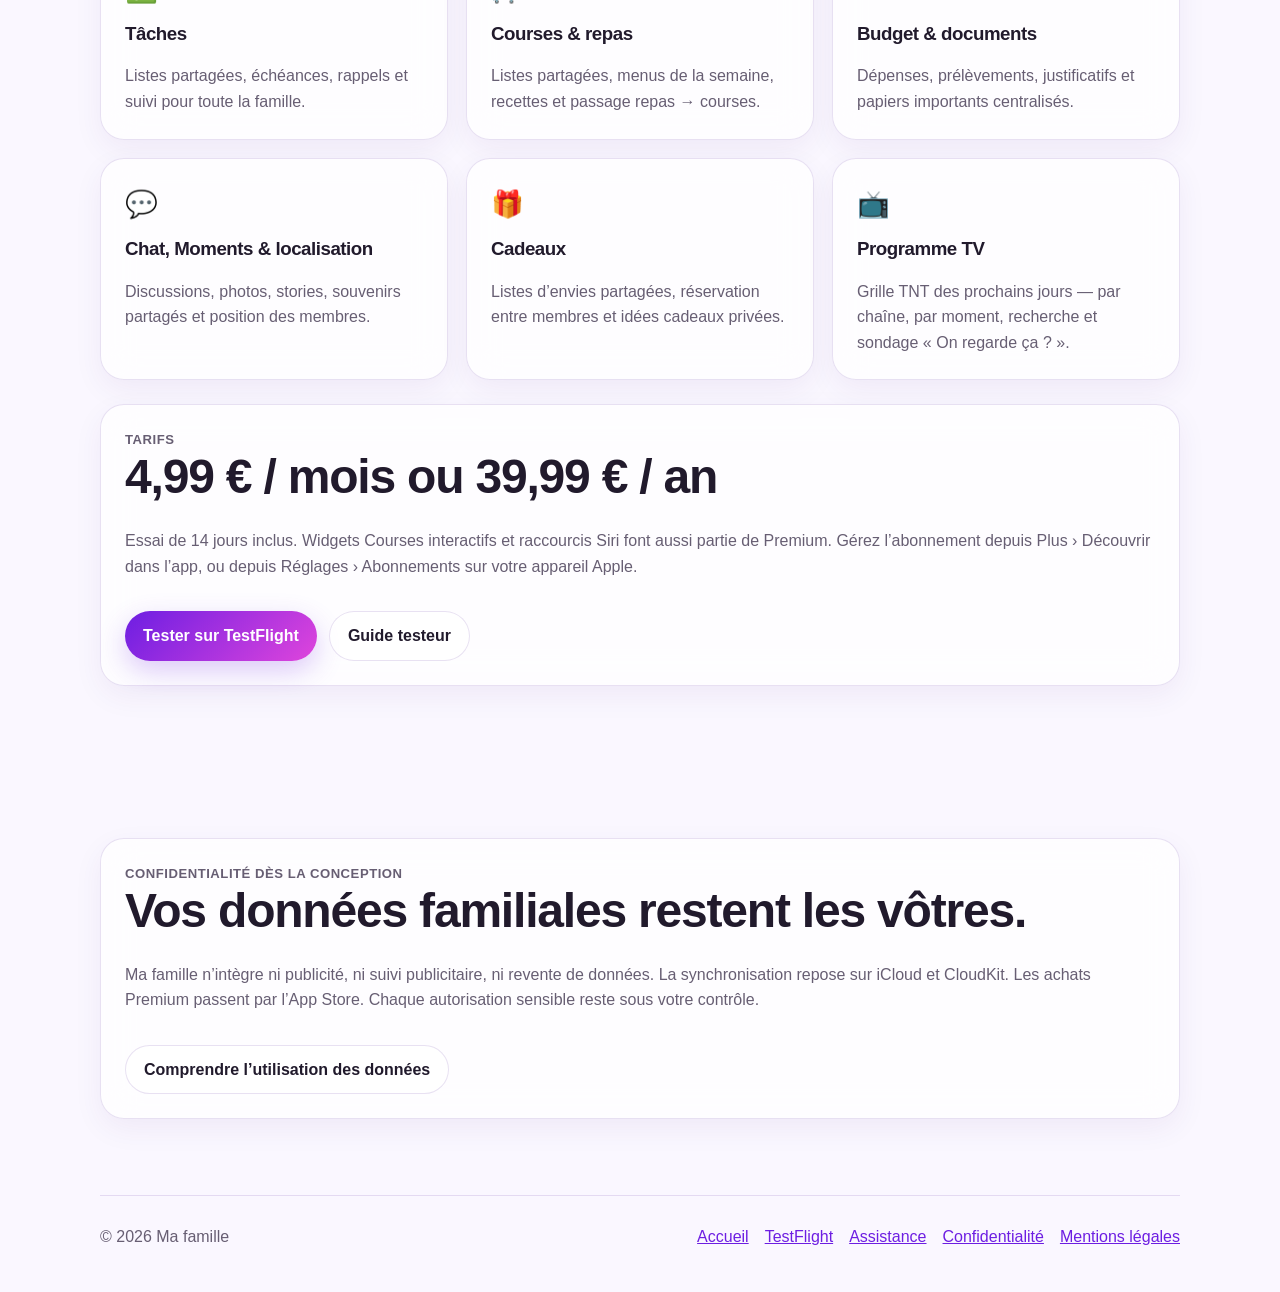
==== commit 2764838f: "docs(famille-app): aligner le site public sur la build 77 Co-authored-by: Cursor <cursoragent@cursor" ====
--- a/famille-app/index.html
+++ b/famille-app/index.html
@@ -102,6 +102,7 @@
           <article class="card"><span class="icon">🛒</span><h3>Courses &amp; repas</h3><p>Listes partagées, menus de la semaine, recettes et passage repas → courses.</p></article>
           <article class="card"><span class="icon">💶</span><h3>Budget &amp; documents</h3><p>Dépenses, prélèvements, justificatifs et papiers importants centralisés.</p></article>
           <article class="card"><span class="icon">💬</span><h3>Chat, Moments &amp; localisation</h3><p>Discussions, photos, stories, souvenirs partagés et position des membres.</p></article>
+          <article class="card"><span class="icon">🎁</span><h3>Cadeaux</h3><p>Listes d’envies partagées, réservation entre membres et idées cadeaux privées.</p></article>
           <article class="card"><span class="icon">📺</span><h3>Programme TV</h3><p>Grille TNT des prochains jours — par chaîne, par moment, recherche et sondage « On regarde ça ? ».</p></article>
         </div>
         <div class="card" style="margin-top:1.5rem">
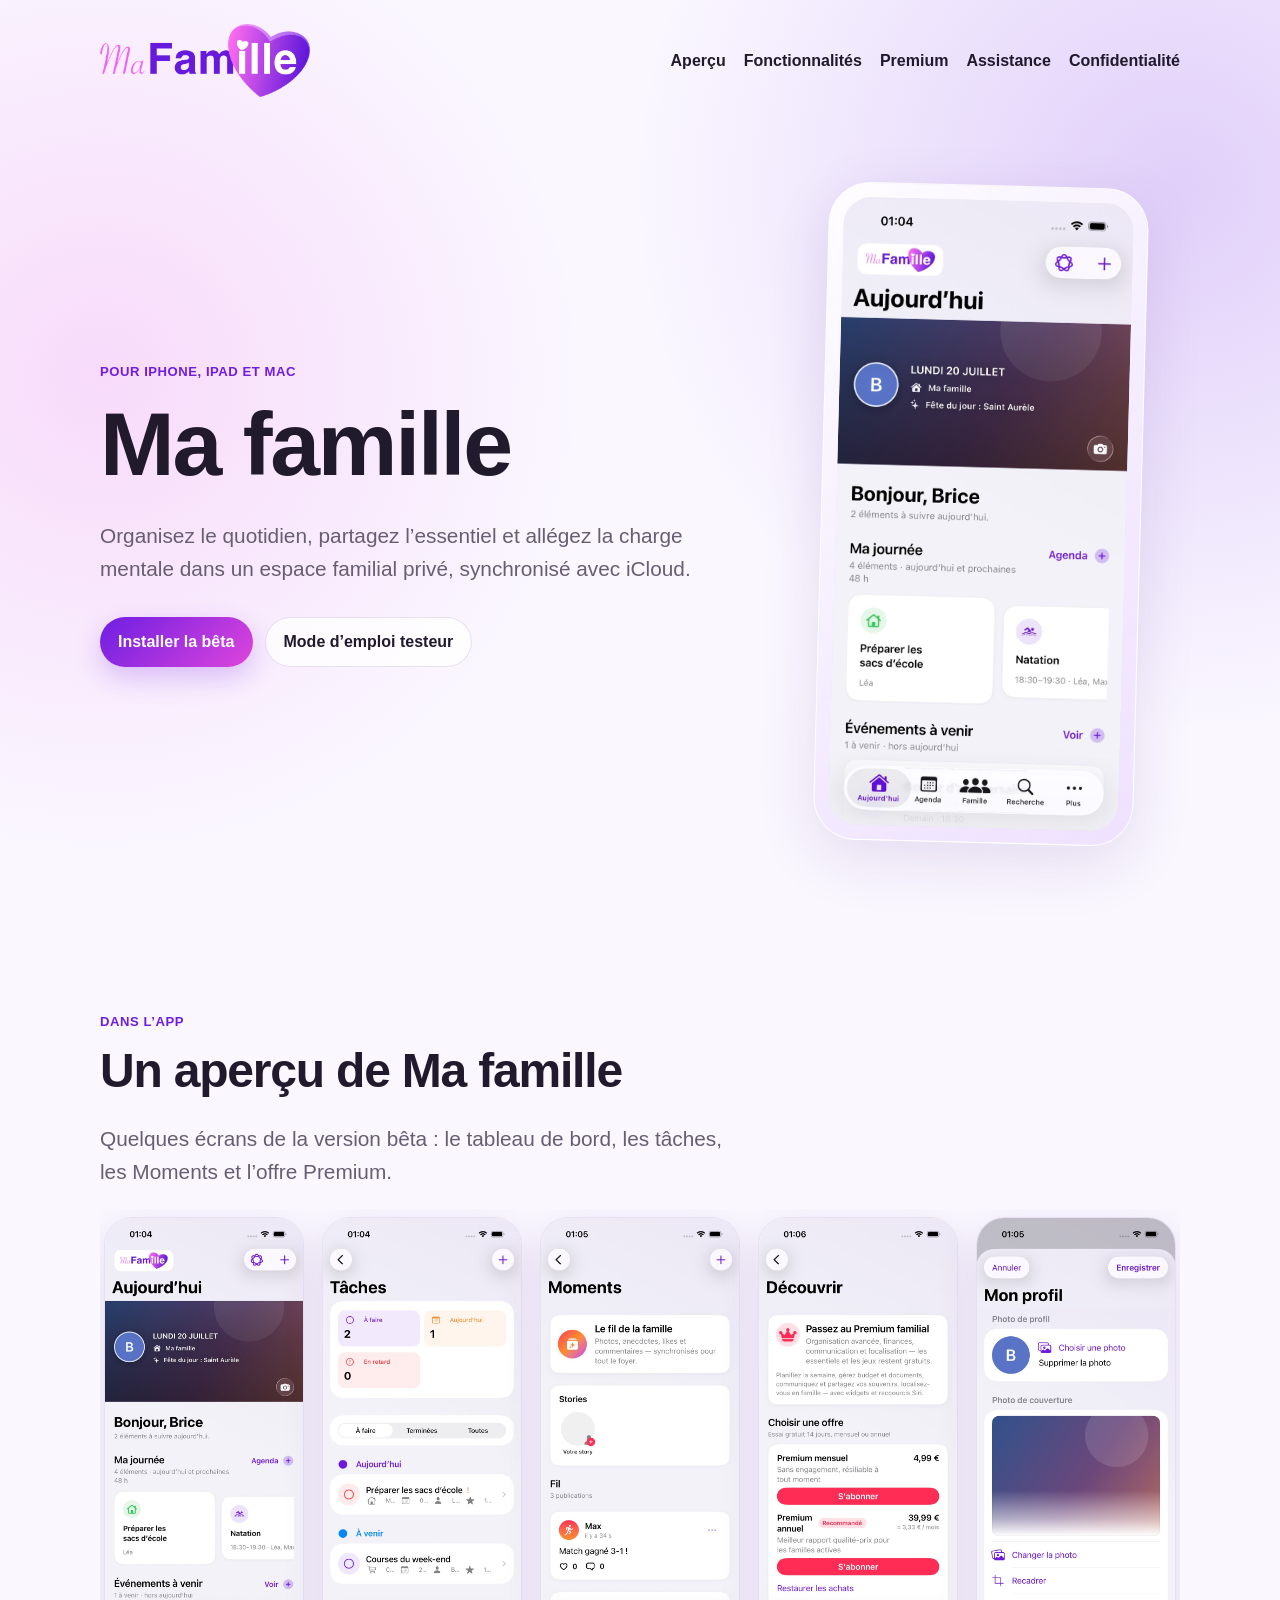
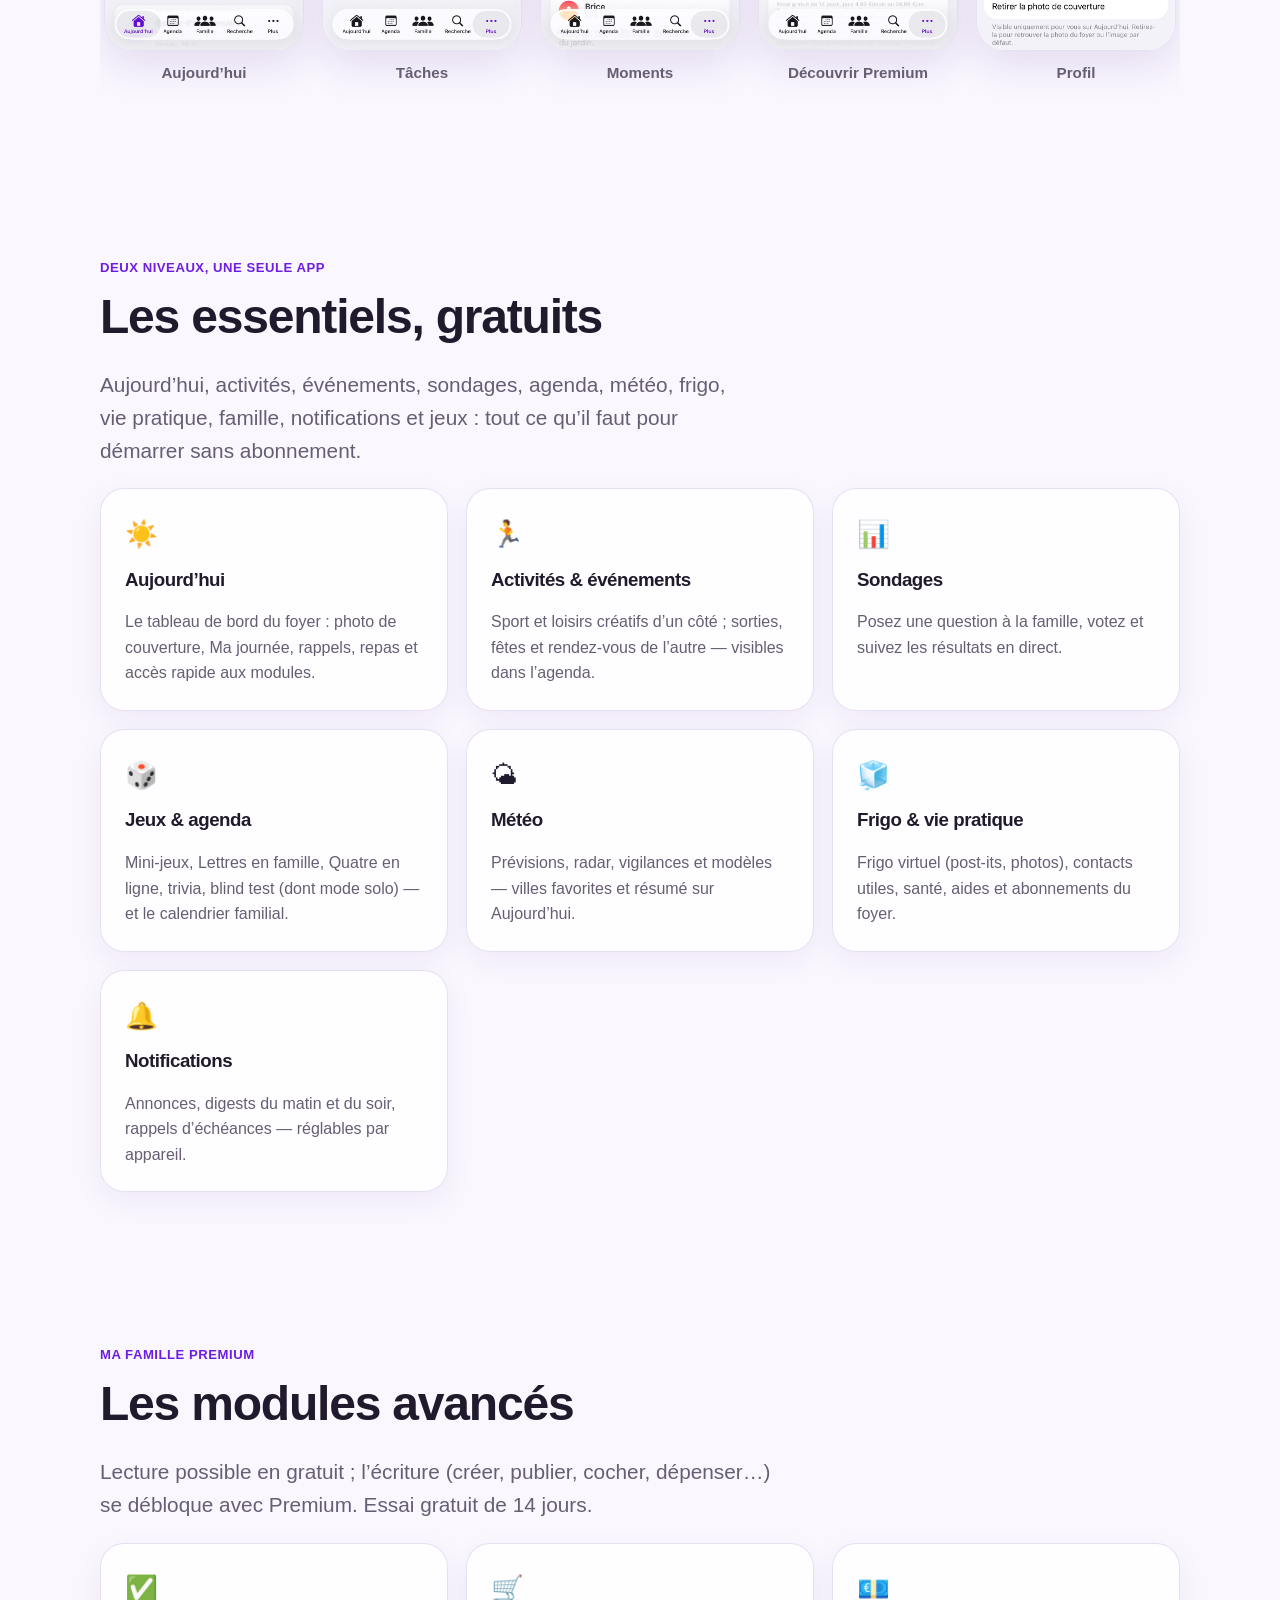
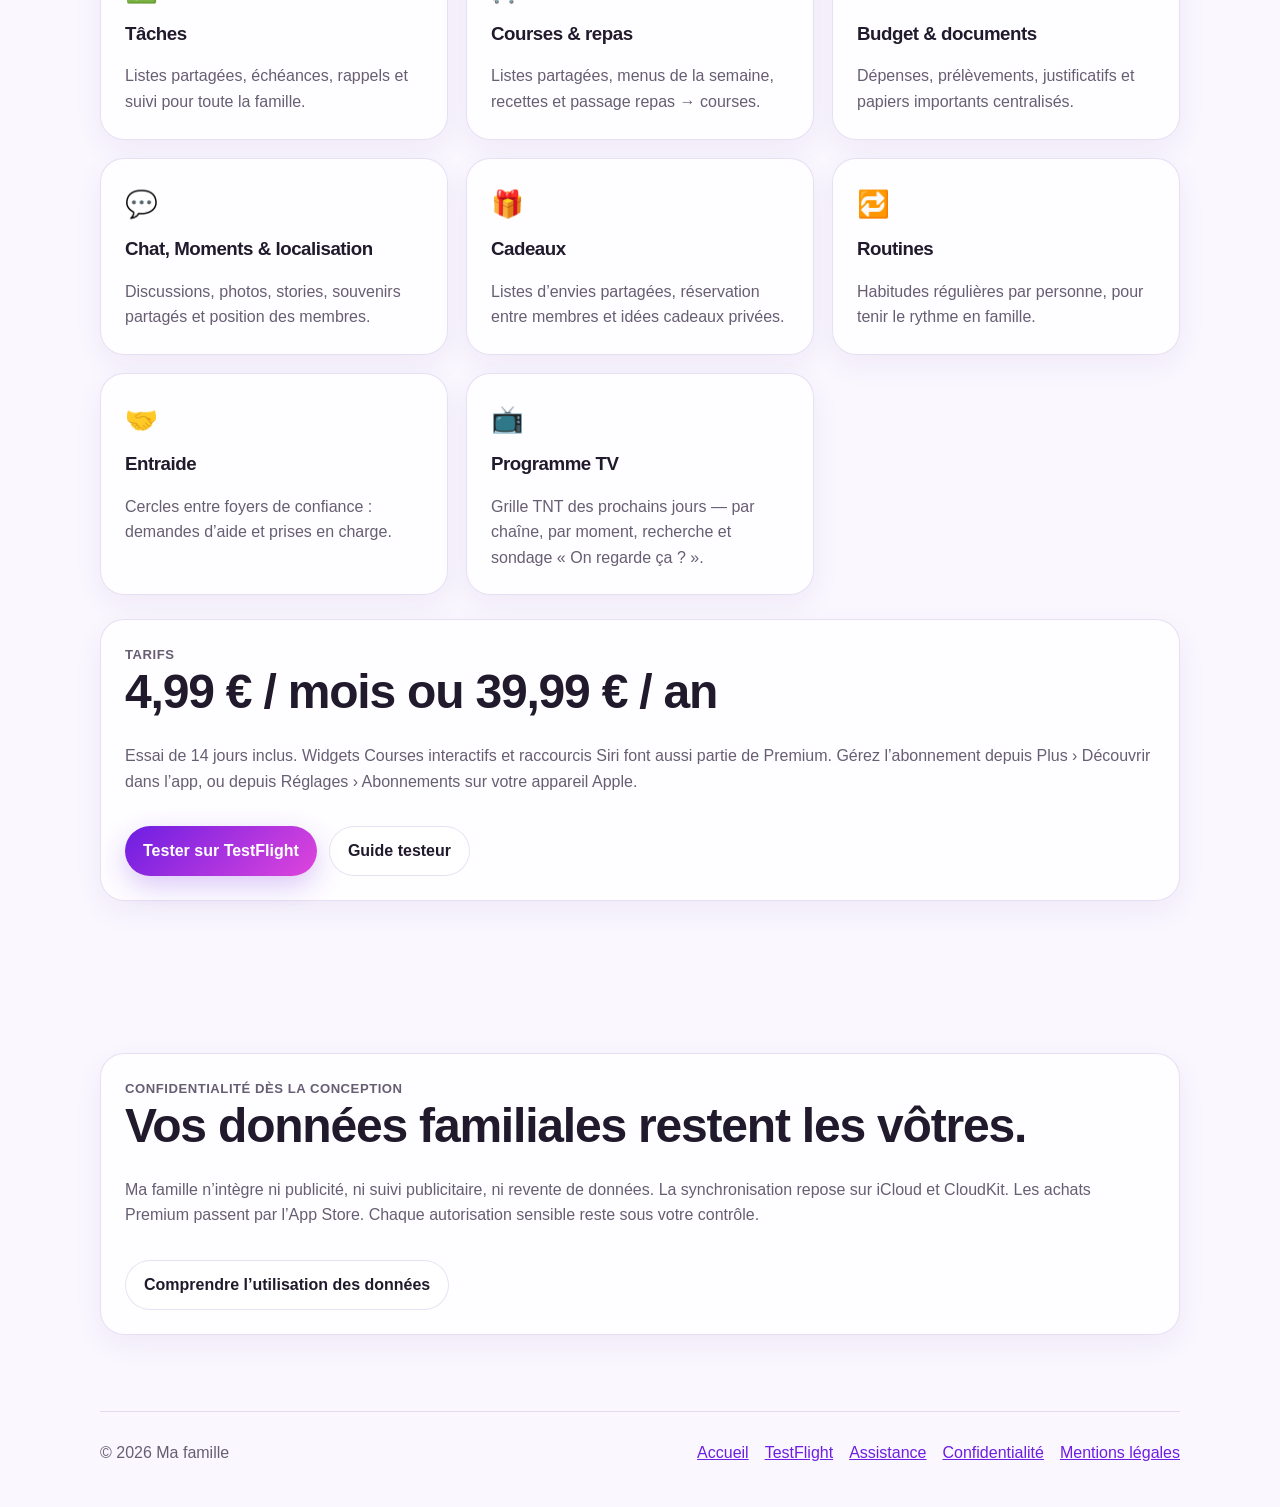
==== commit 3996b1fa: "docs(famille-app): aligner le site public sur la build 78 Co-authored-by: Cursor <cursoragent@cursor" ====
--- a/famille-app/index.html
+++ b/famille-app/index.html
@@ -103,6 +103,8 @@
           <article class="card"><span class="icon">💶</span><h3>Budget &amp; documents</h3><p>Dépenses, prélèvements, justificatifs et papiers importants centralisés.</p></article>
           <article class="card"><span class="icon">💬</span><h3>Chat, Moments &amp; localisation</h3><p>Discussions, photos, stories, souvenirs partagés et position des membres.</p></article>
           <article class="card"><span class="icon">🎁</span><h3>Cadeaux</h3><p>Listes d’envies partagées, réservation entre membres et idées cadeaux privées.</p></article>
+          <article class="card"><span class="icon">🔁</span><h3>Routines</h3><p>Habitudes régulières par personne, pour tenir le rythme en famille.</p></article>
+          <article class="card"><span class="icon">🤝</span><h3>Entraide</h3><p>Cercles entre foyers de confiance : demandes d’aide et prises en charge.</p></article>
           <article class="card"><span class="icon">📺</span><h3>Programme TV</h3><p>Grille TNT des prochains jours — par chaîne, par moment, recherche et sondage « On regarde ça ? ».</p></article>
         </div>
         <div class="card" style="margin-top:1.5rem">
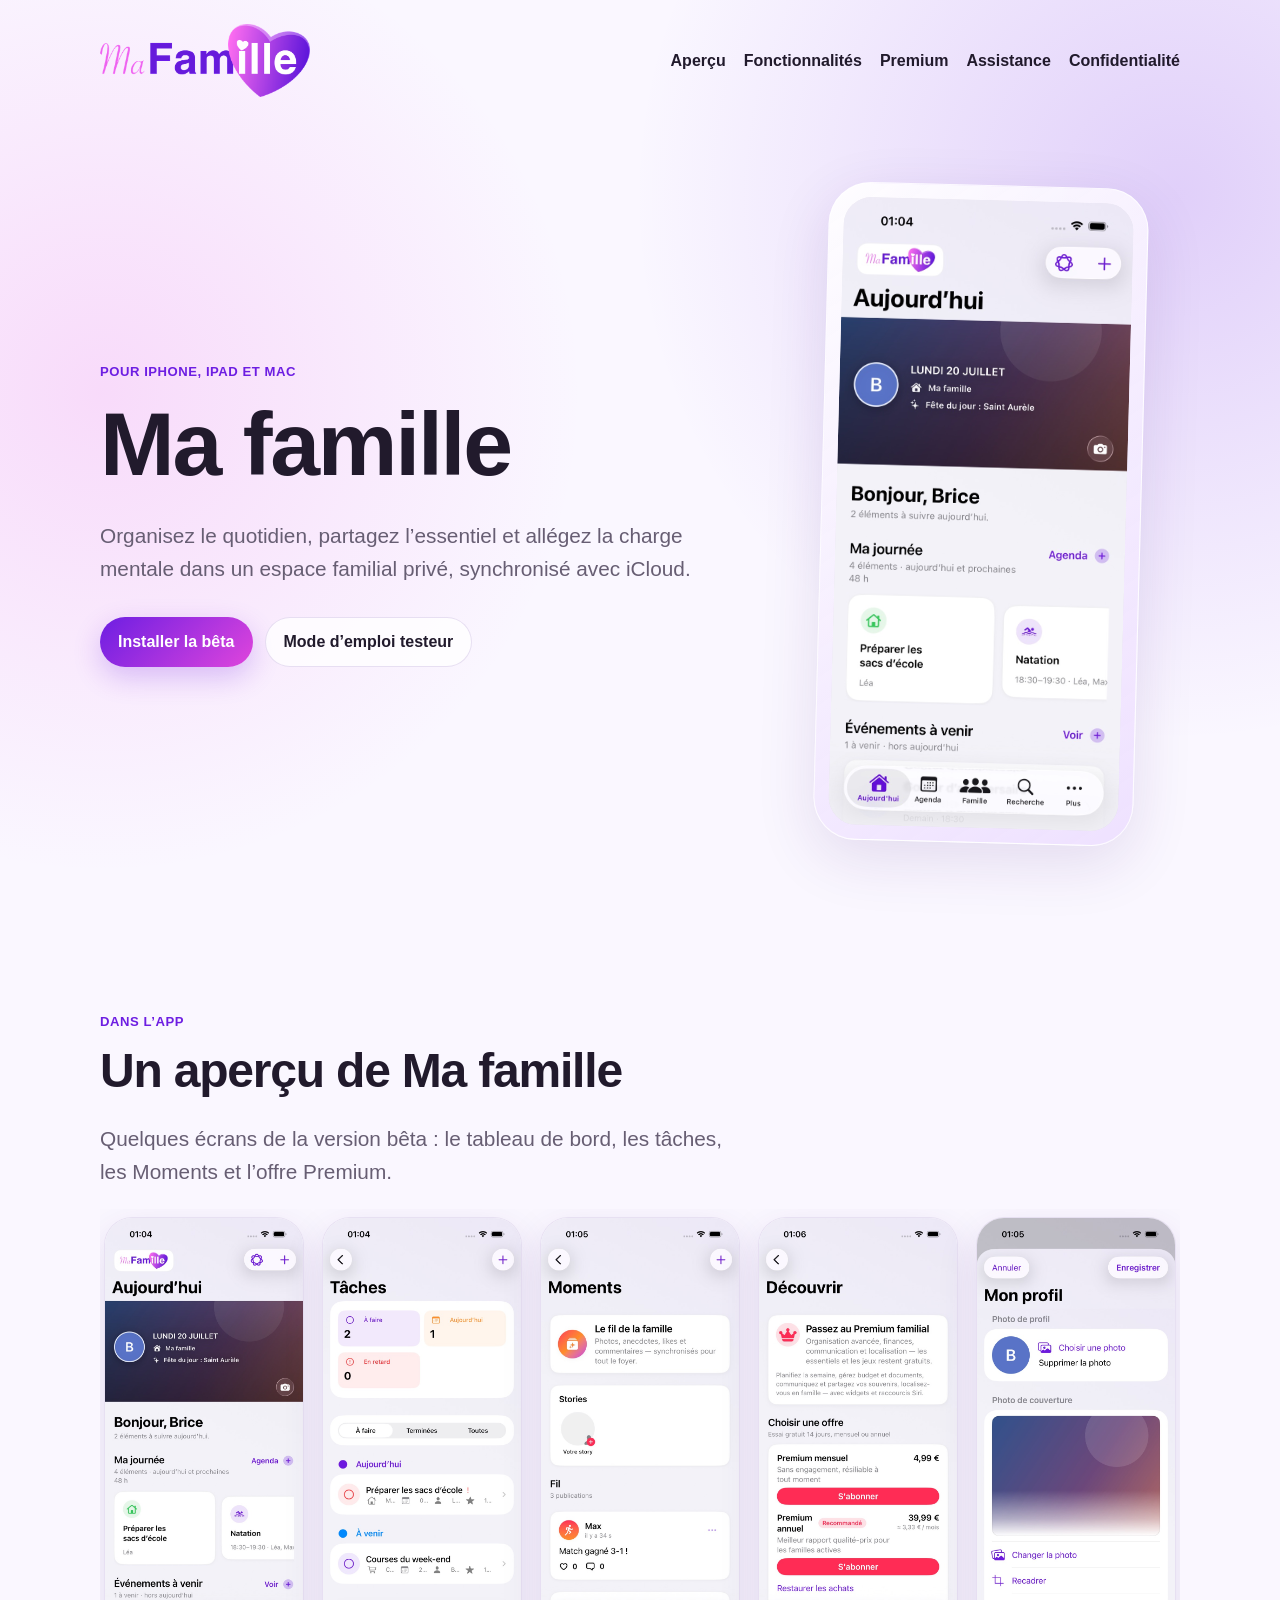
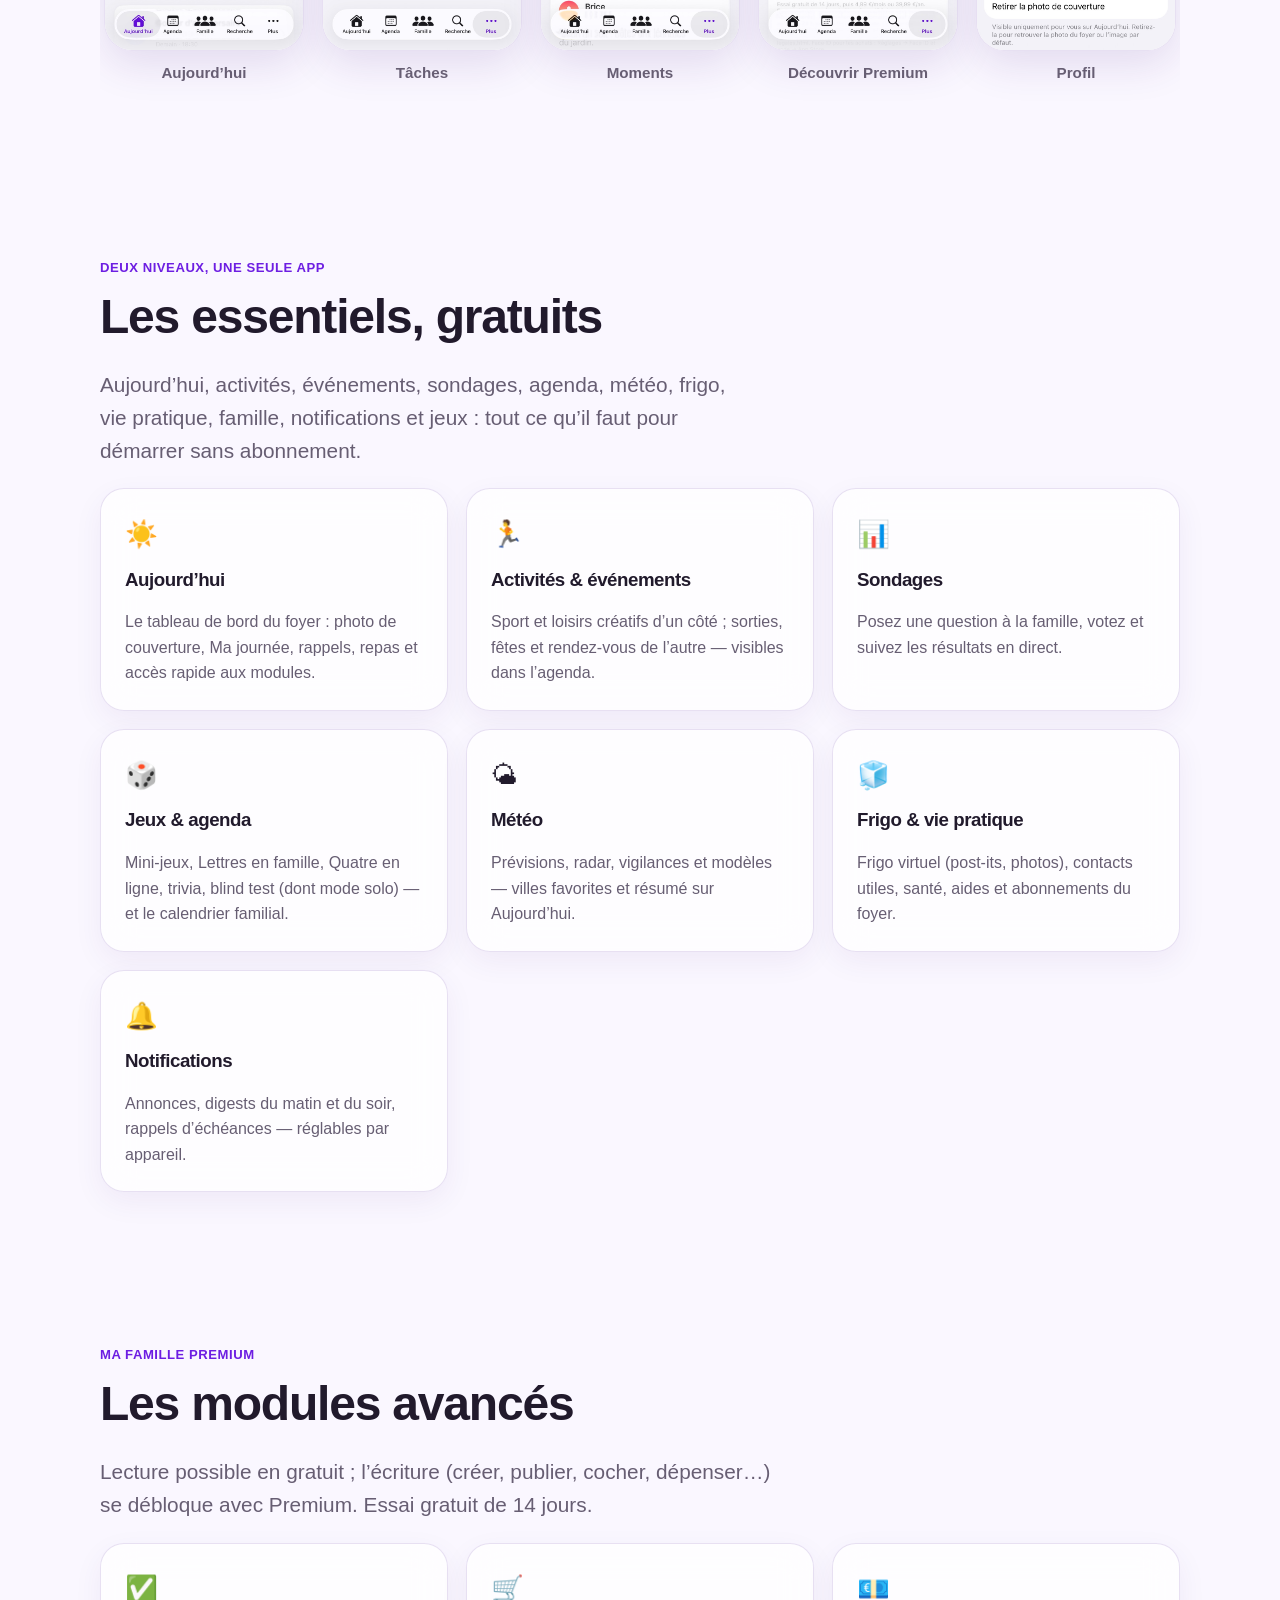
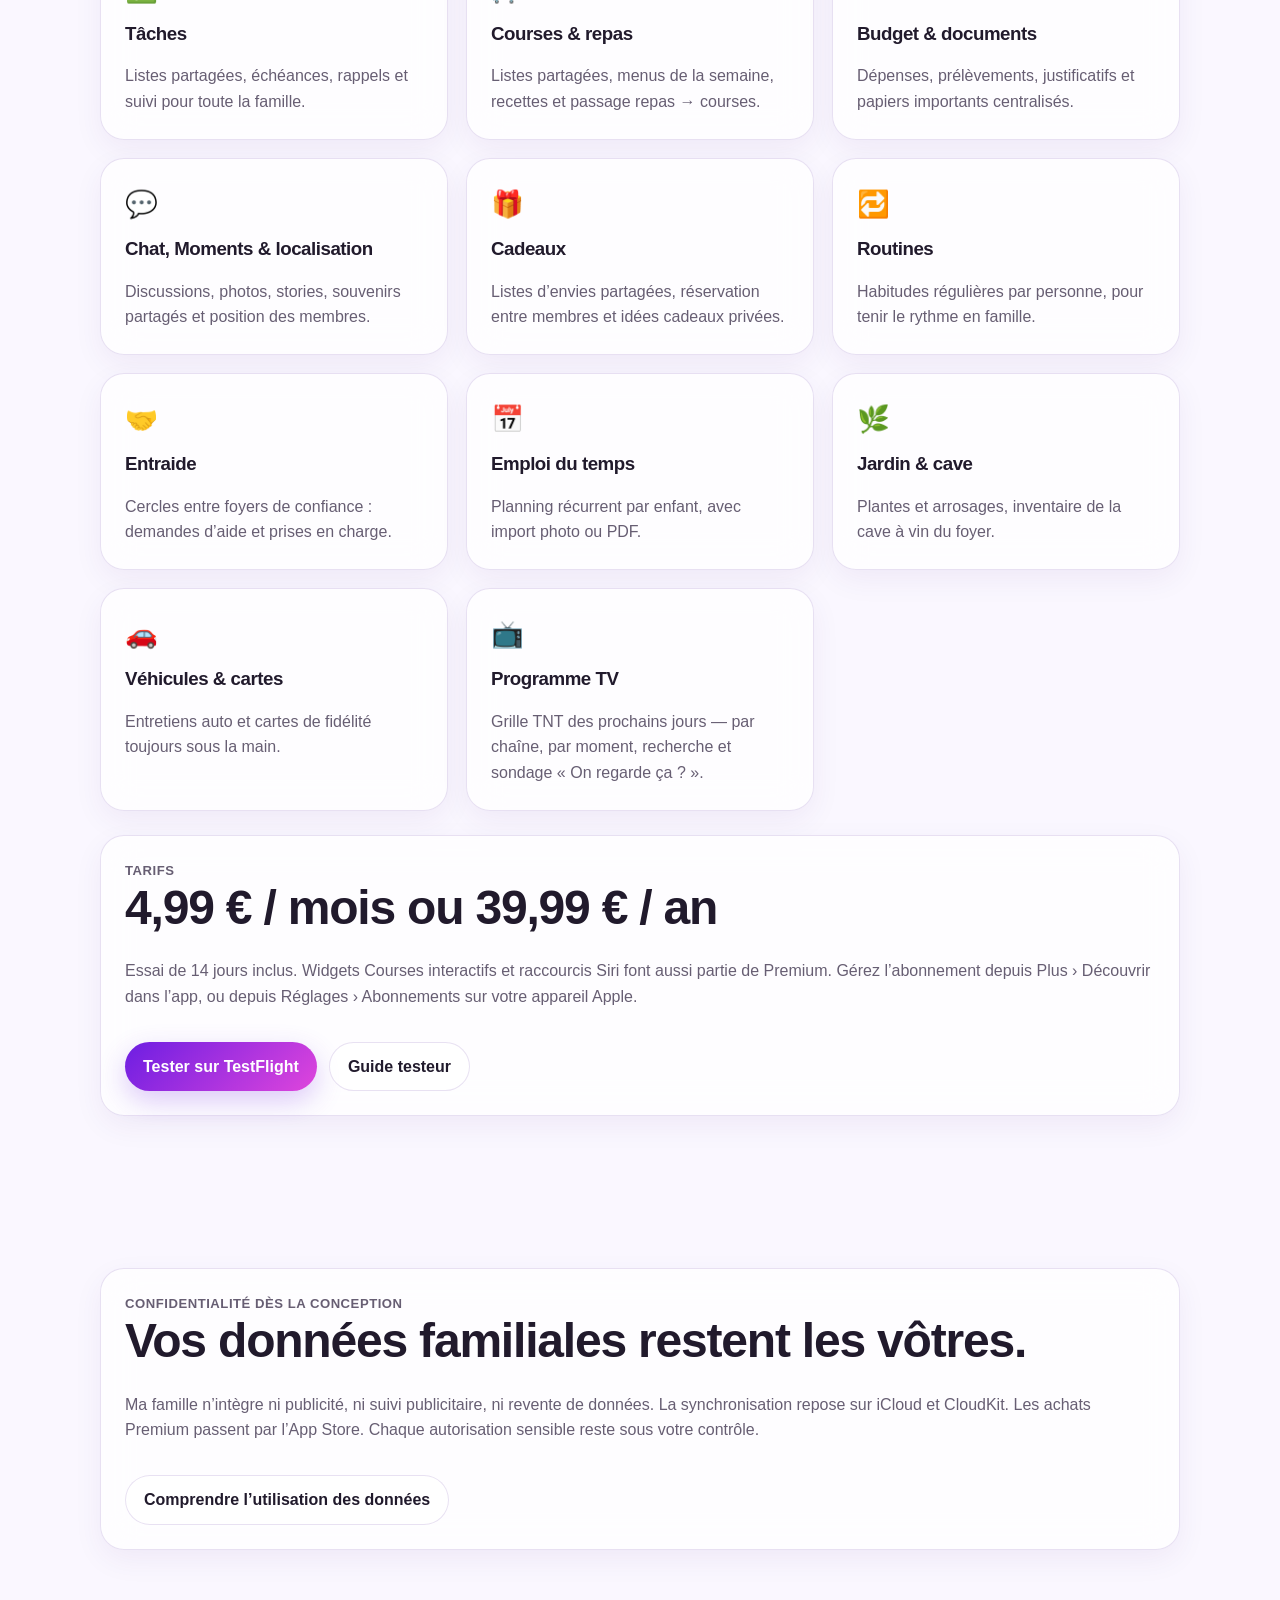
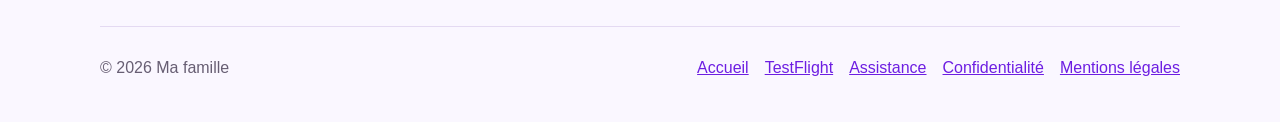
==== commit 19a48f91: "docs(famille-app): aligner le site sur la build 79 Emploi du temps, carnets foyer, Premium et assist" ====
--- a/famille-app/index.html
+++ b/famille-app/index.html
@@ -105,6 +105,9 @@
           <article class="card"><span class="icon">🎁</span><h3>Cadeaux</h3><p>Listes d’envies partagées, réservation entre membres et idées cadeaux privées.</p></article>
           <article class="card"><span class="icon">🔁</span><h3>Routines</h3><p>Habitudes régulières par personne, pour tenir le rythme en famille.</p></article>
           <article class="card"><span class="icon">🤝</span><h3>Entraide</h3><p>Cercles entre foyers de confiance : demandes d’aide et prises en charge.</p></article>
+          <article class="card"><span class="icon">📅</span><h3>Emploi du temps</h3><p>Planning récurrent par enfant, avec import photo ou PDF.</p></article>
+          <article class="card"><span class="icon">🌿</span><h3>Jardin &amp; cave</h3><p>Plantes et arrosages, inventaire de la cave à vin du foyer.</p></article>
+          <article class="card"><span class="icon">🚗</span><h3>Véhicules &amp; cartes</h3><p>Entretiens auto et cartes de fidélité toujours sous la main.</p></article>
           <article class="card"><span class="icon">📺</span><h3>Programme TV</h3><p>Grille TNT des prochains jours — par chaîne, par moment, recherche et sondage « On regarde ça ? ».</p></article>
         </div>
         <div class="card" style="margin-top:1.5rem">
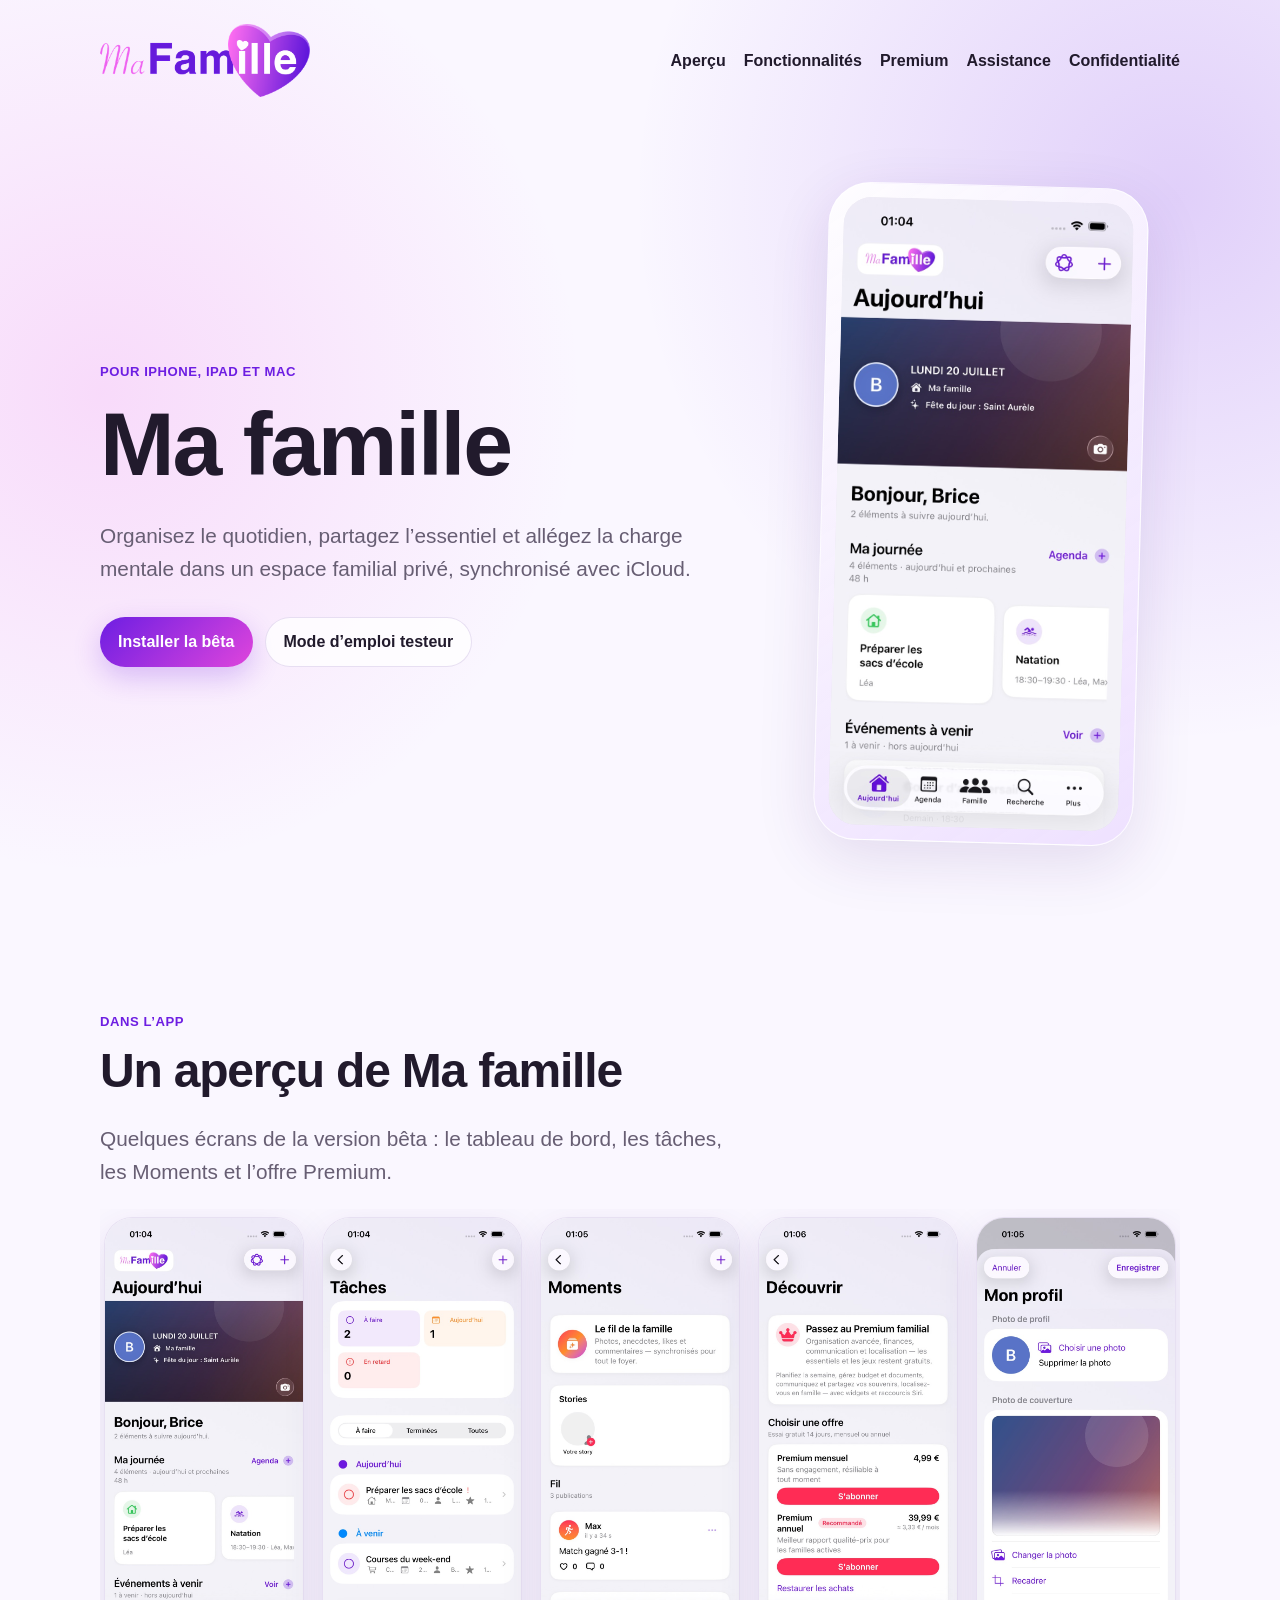
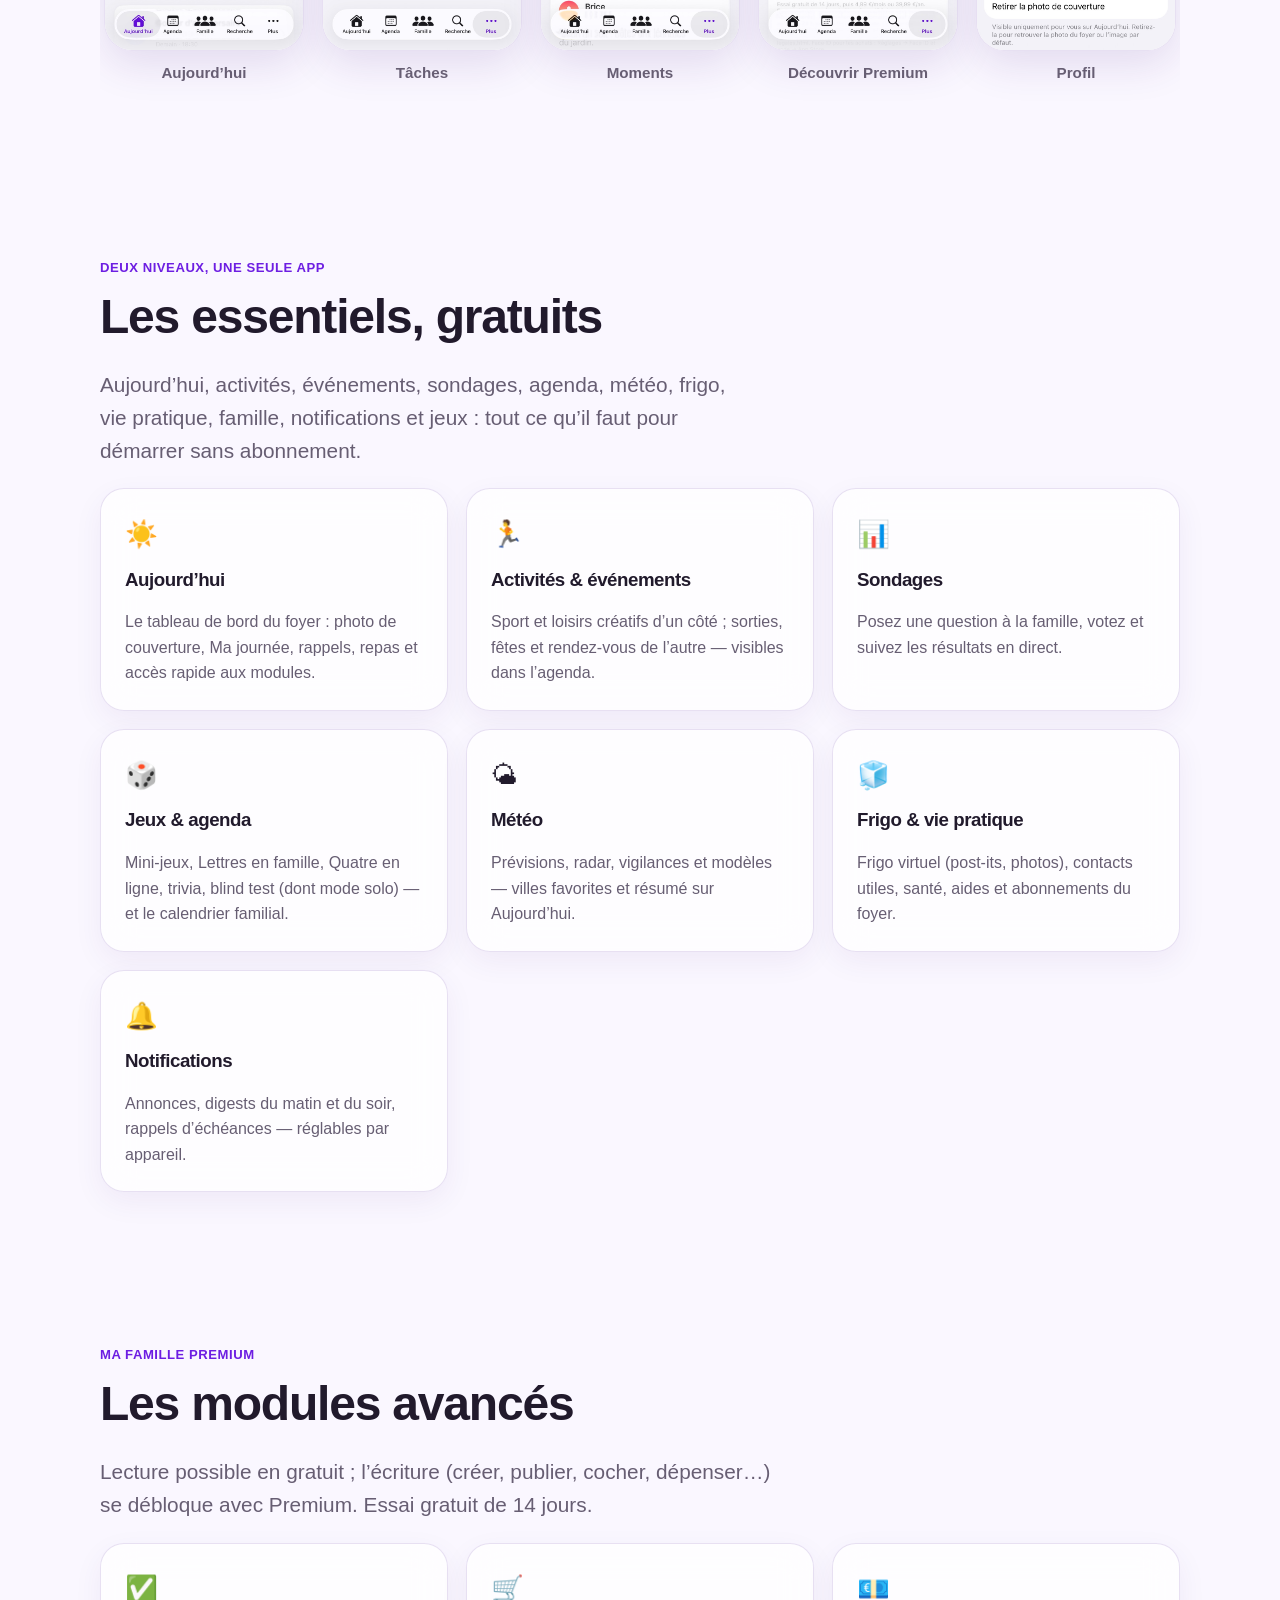
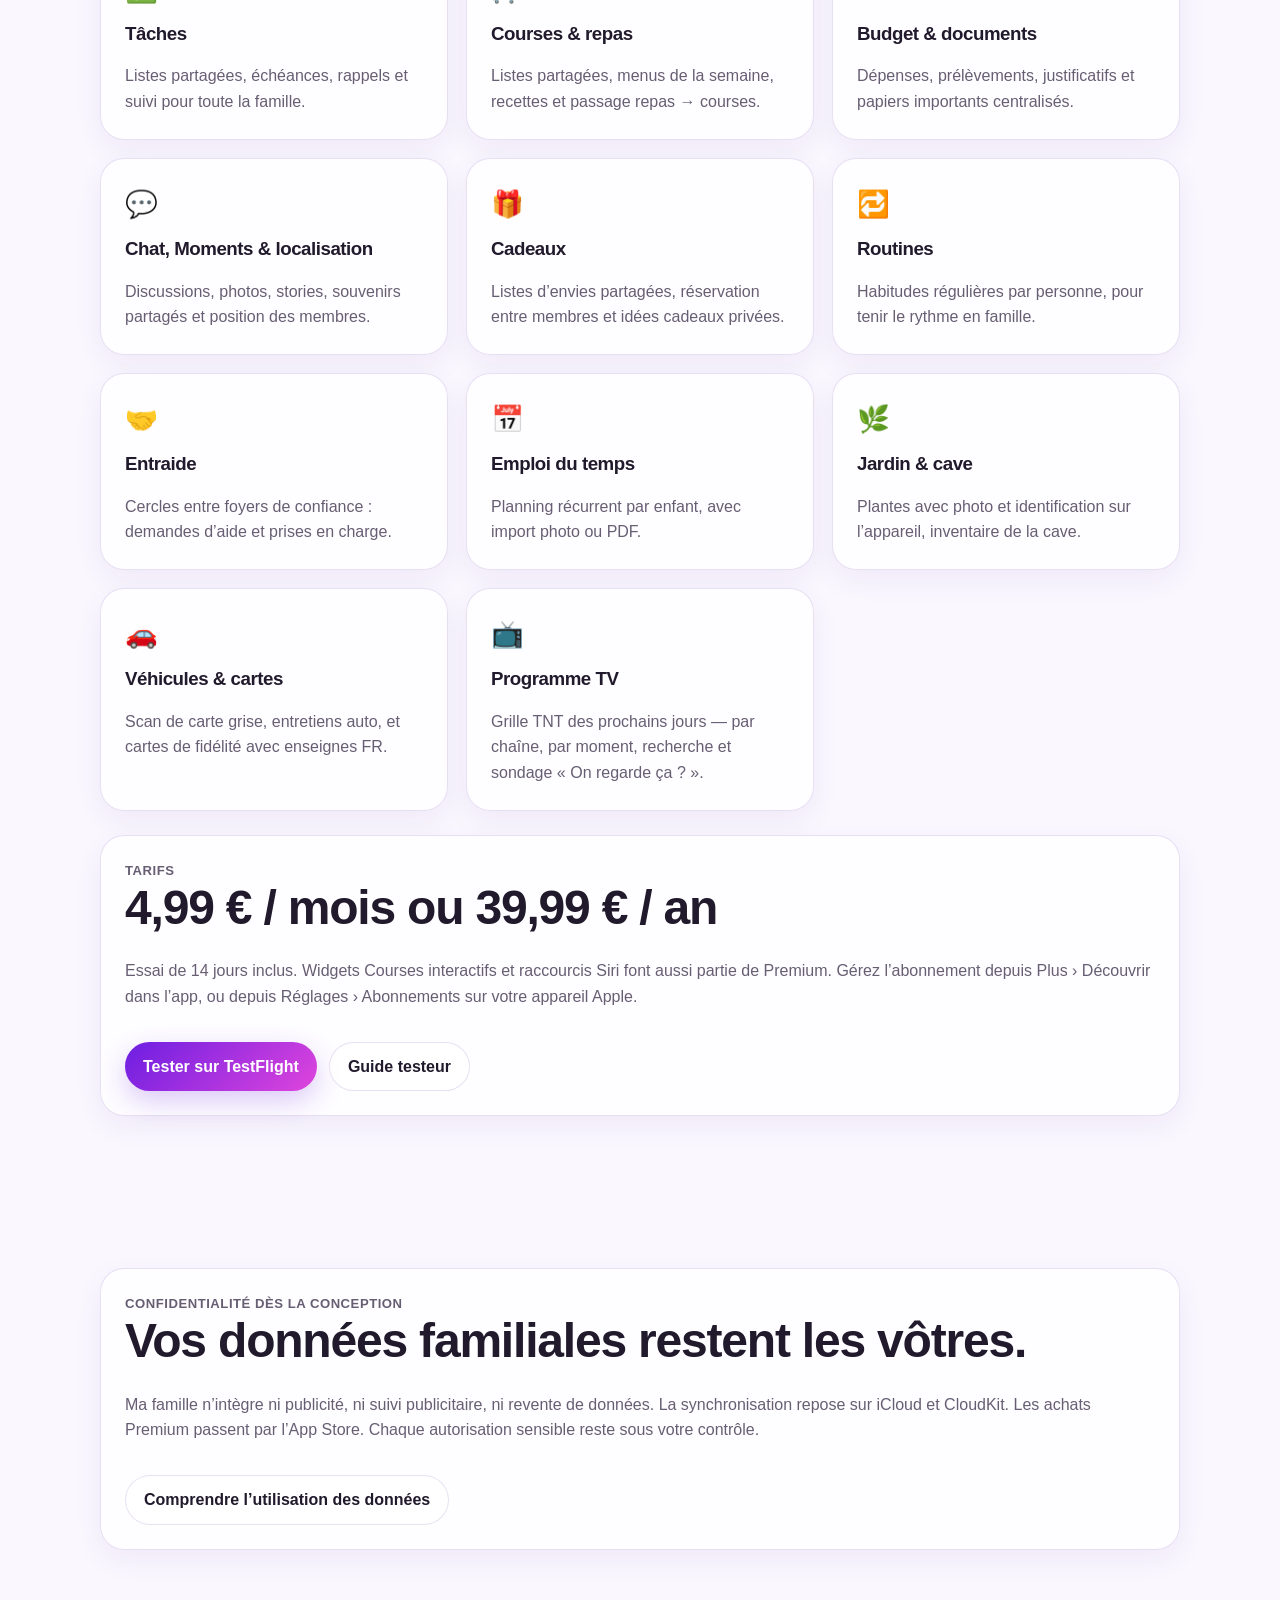
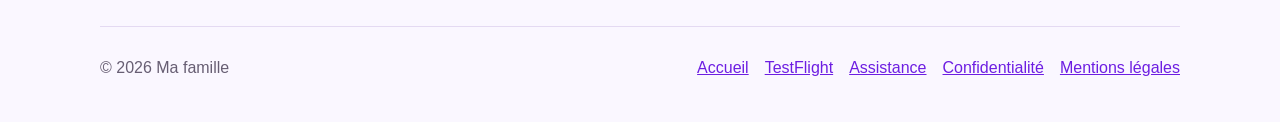
==== commit f7df3d36: "docs(famille-app): aligner le site sur la build 80 Mots fléchés, scans Vision, enseignes FR et guide" ====
--- a/famille-app/index.html
+++ b/famille-app/index.html
@@ -106,8 +106,8 @@
           <article class="card"><span class="icon">🔁</span><h3>Routines</h3><p>Habitudes régulières par personne, pour tenir le rythme en famille.</p></article>
           <article class="card"><span class="icon">🤝</span><h3>Entraide</h3><p>Cercles entre foyers de confiance : demandes d’aide et prises en charge.</p></article>
           <article class="card"><span class="icon">📅</span><h3>Emploi du temps</h3><p>Planning récurrent par enfant, avec import photo ou PDF.</p></article>
-          <article class="card"><span class="icon">🌿</span><h3>Jardin &amp; cave</h3><p>Plantes et arrosages, inventaire de la cave à vin du foyer.</p></article>
-          <article class="card"><span class="icon">🚗</span><h3>Véhicules &amp; cartes</h3><p>Entretiens auto et cartes de fidélité toujours sous la main.</p></article>
+          <article class="card"><span class="icon">🌿</span><h3>Jardin &amp; cave</h3><p>Plantes avec photo et identification sur l’appareil, inventaire de la cave.</p></article>
+          <article class="card"><span class="icon">🚗</span><h3>Véhicules &amp; cartes</h3><p>Scan de carte grise, entretiens auto, et cartes de fidélité avec enseignes FR.</p></article>
           <article class="card"><span class="icon">📺</span><h3>Programme TV</h3><p>Grille TNT des prochains jours — par chaîne, par moment, recherche et sondage « On regarde ça ? ».</p></article>
         </div>
         <div class="card" style="margin-top:1.5rem">
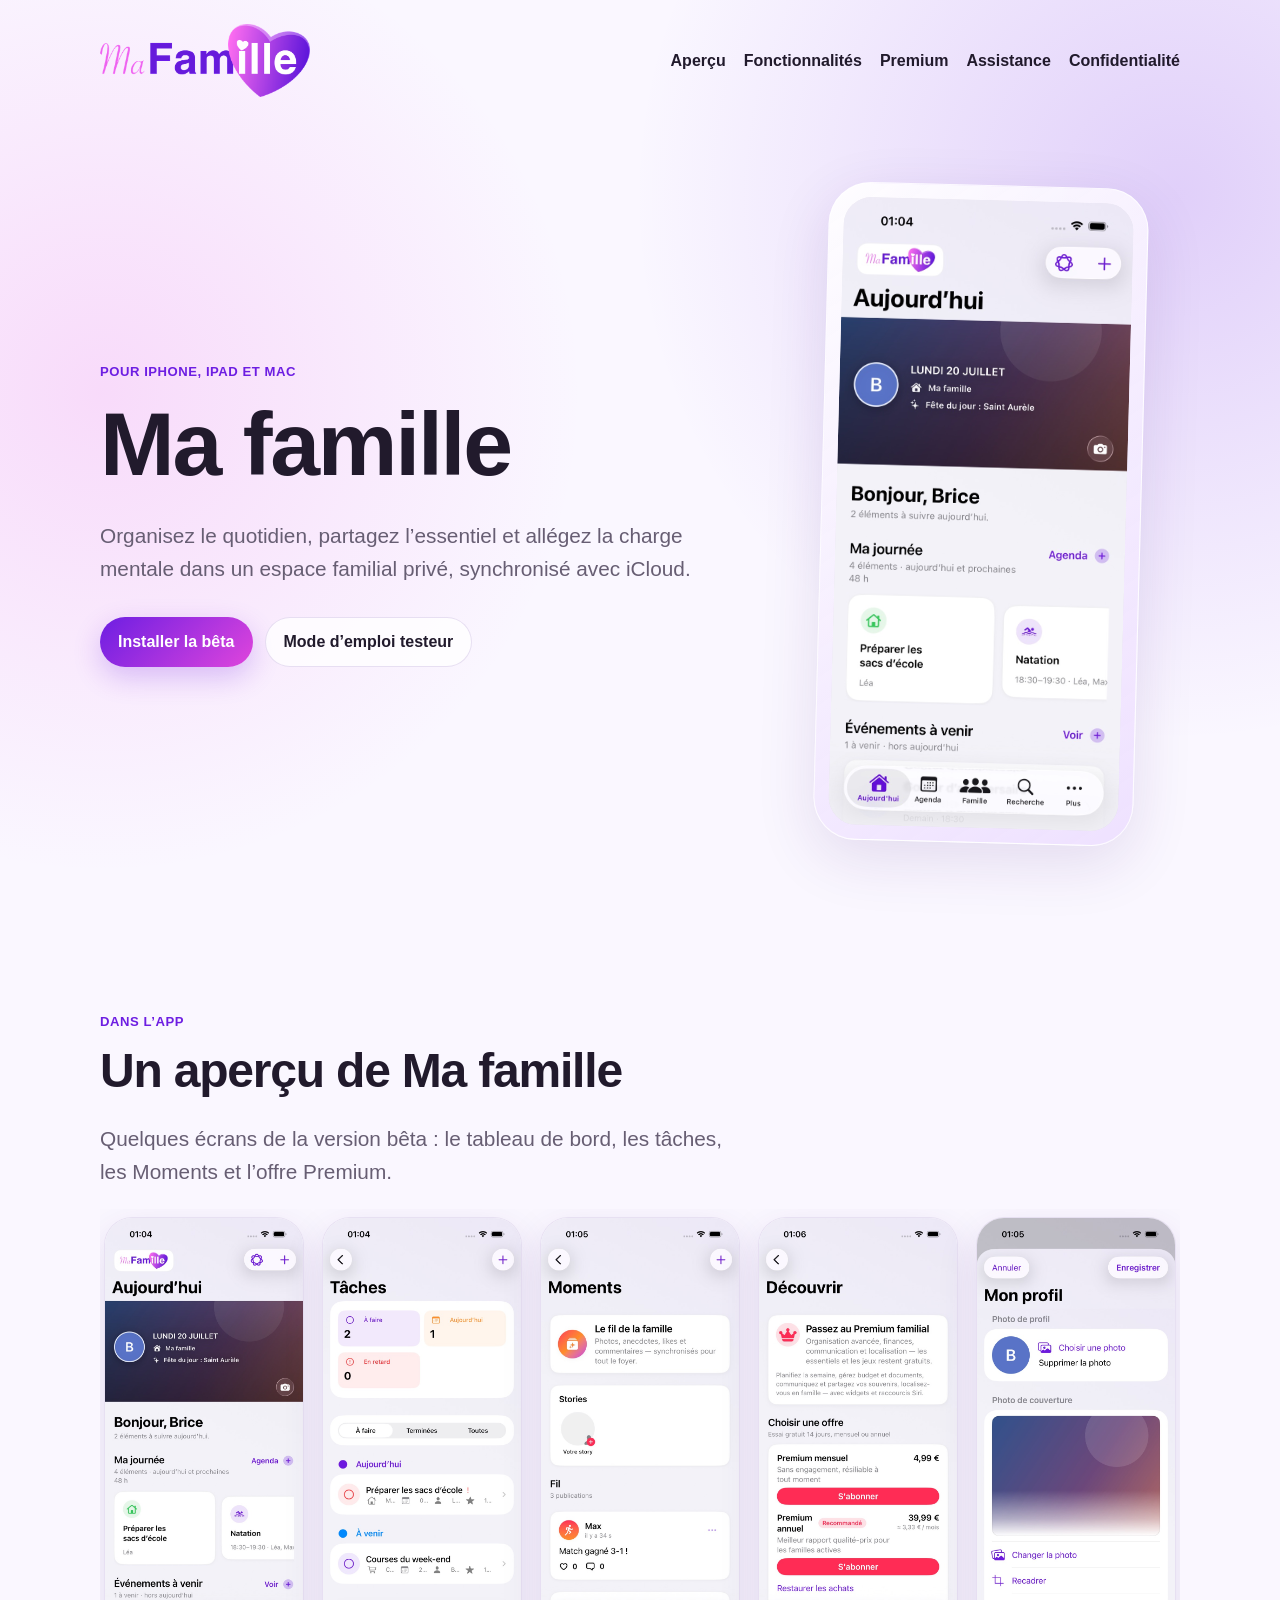
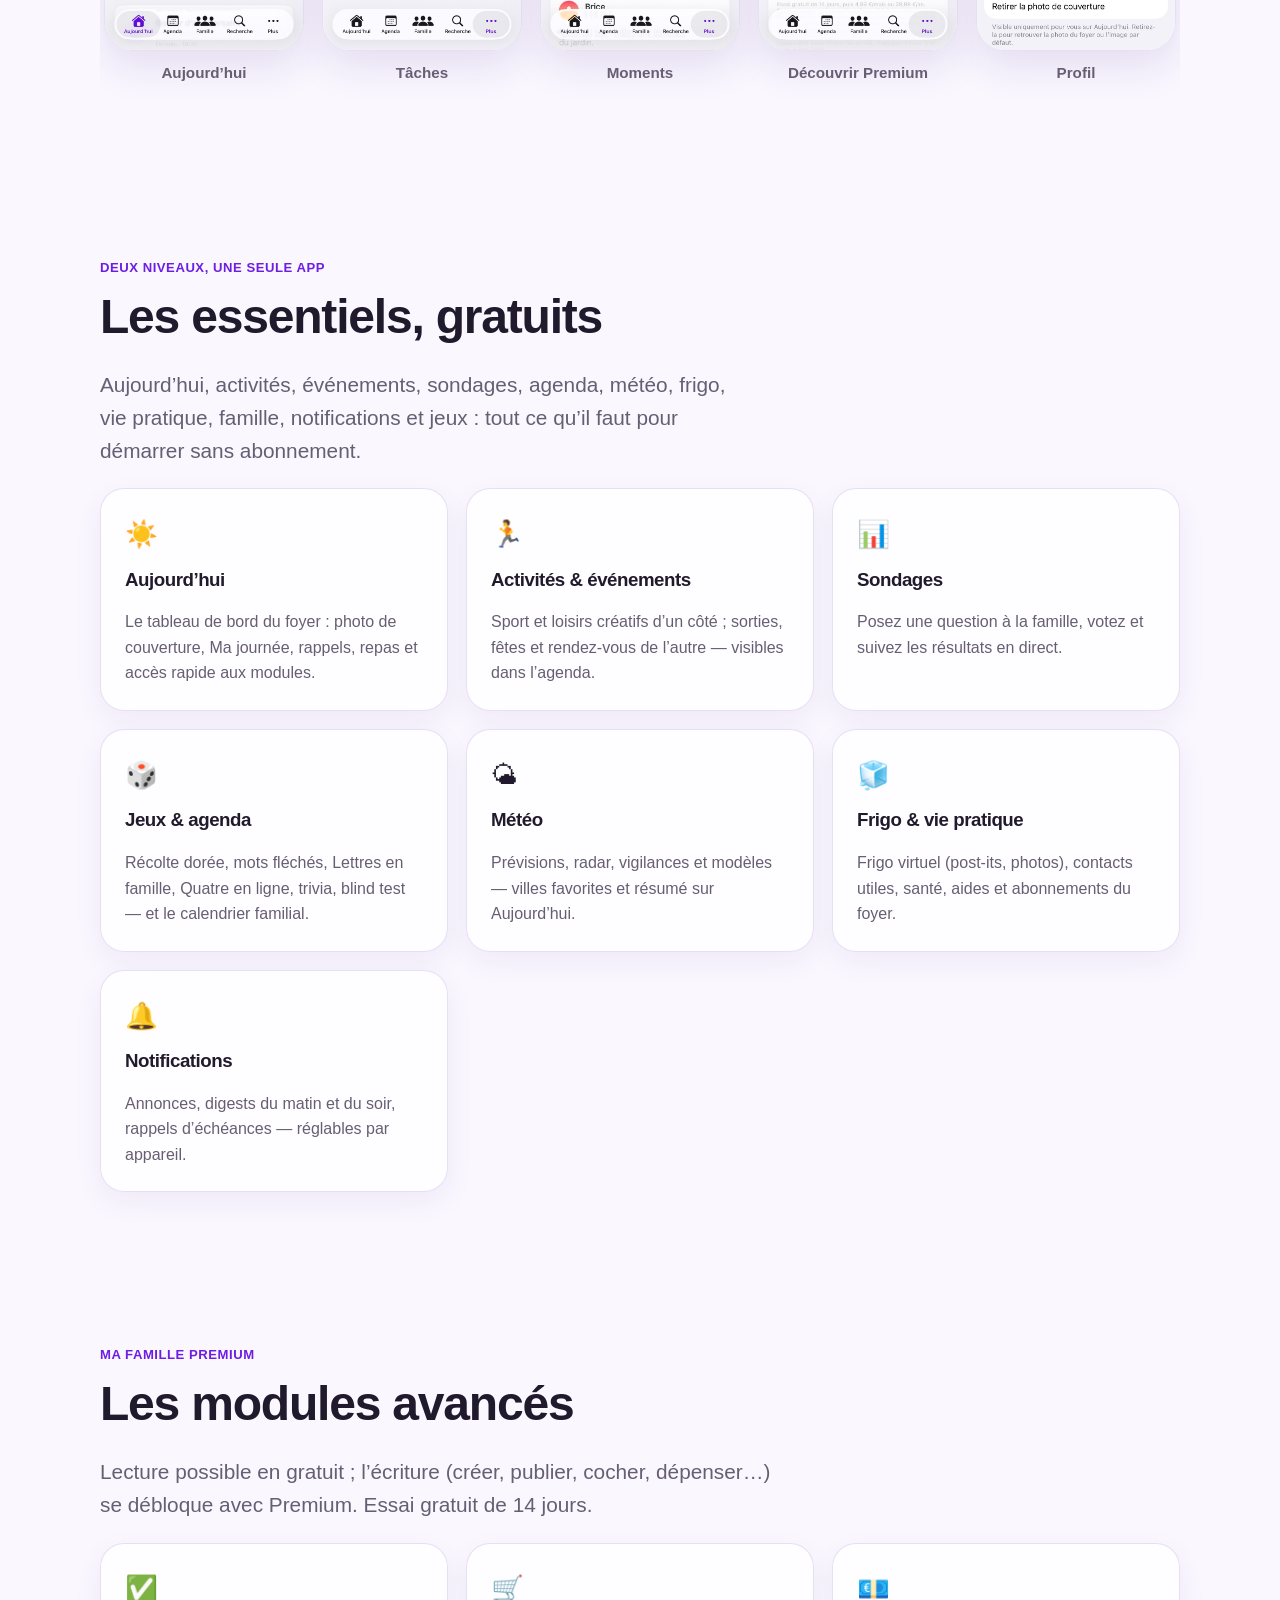
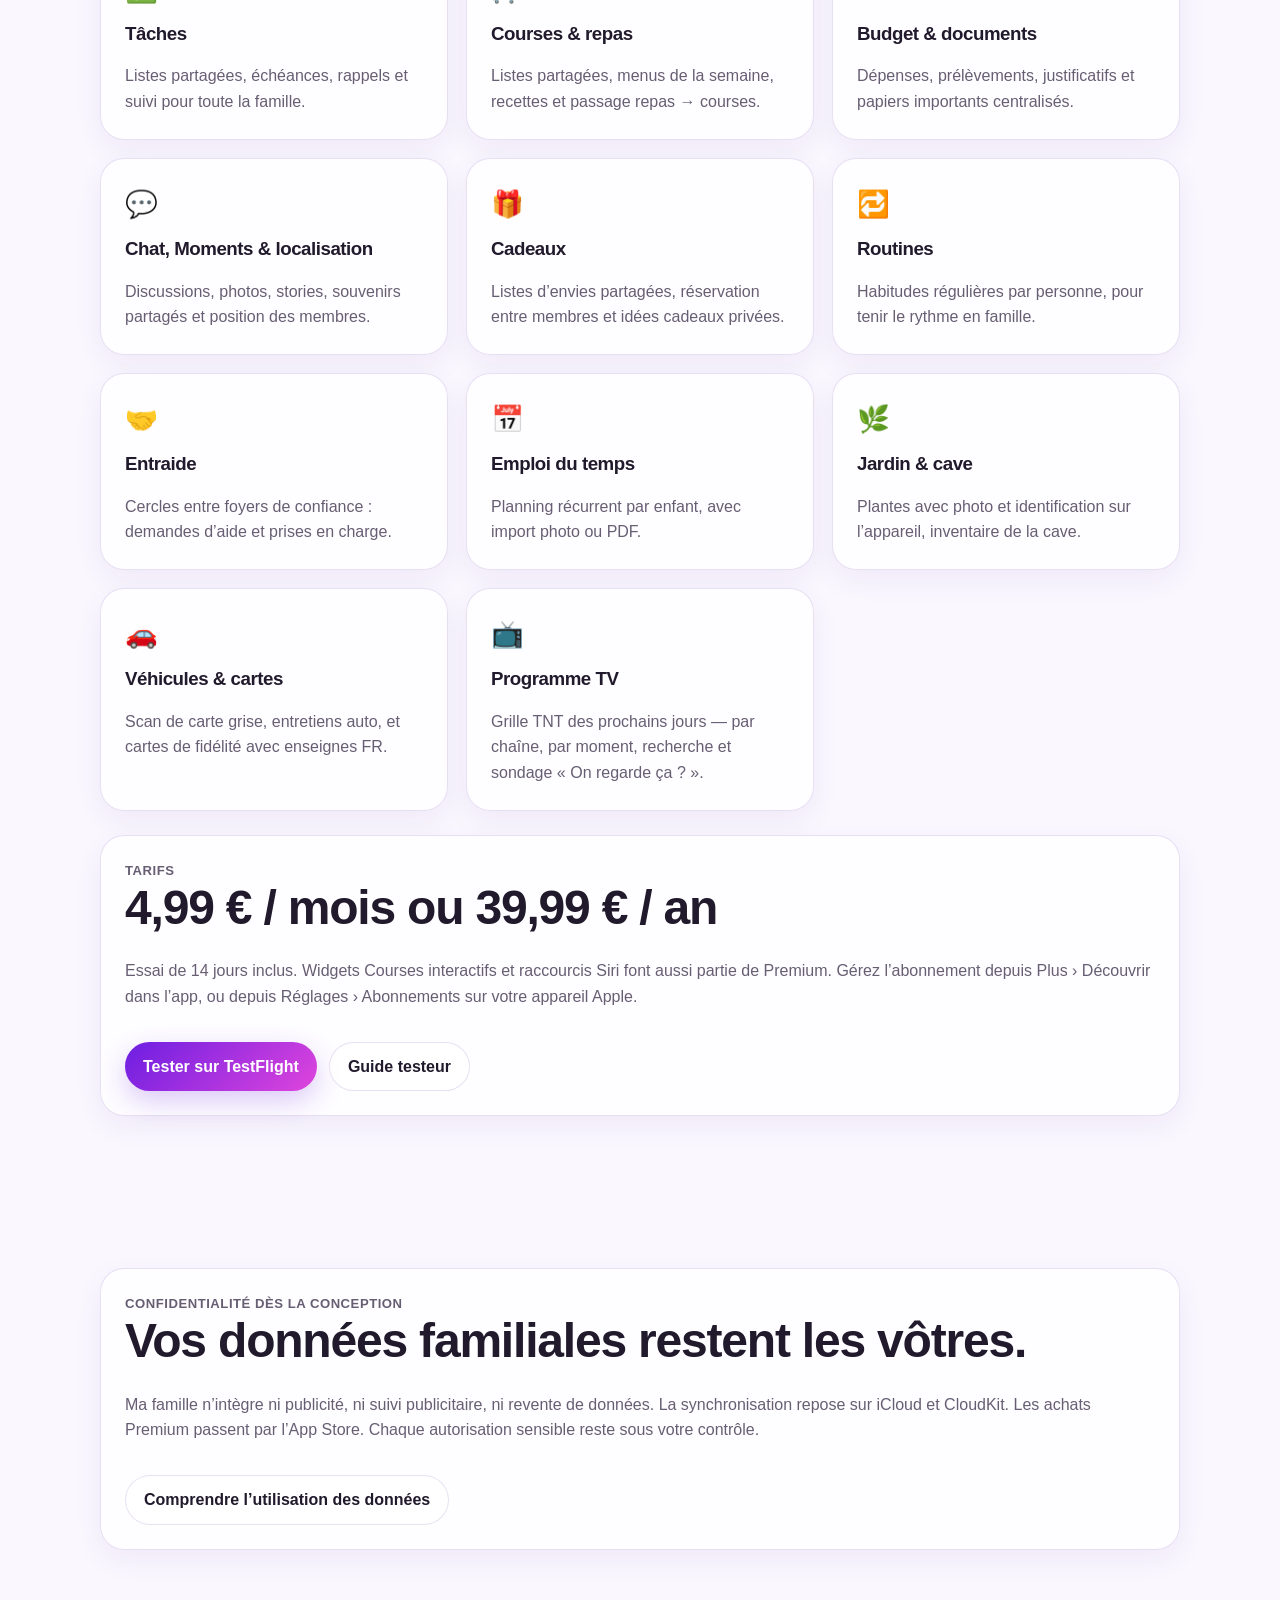
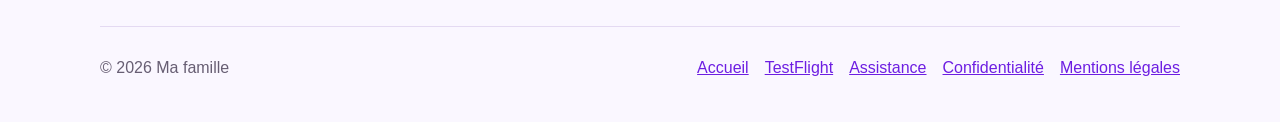
==== commit 1ea5813b: "docs(famille-app): aligner le site sur la build 81 Récolte dorée, rappels et guide testeurs à jour. " ====
--- a/famille-app/index.html
+++ b/famille-app/index.html
@@ -86,7 +86,7 @@
           <article class="card"><span class="icon">☀️</span><h3>Aujourd’hui</h3><p>Le tableau de bord du foyer : photo de couverture, Ma journée, rappels, repas et accès rapide aux modules.</p></article>
           <article class="card"><span class="icon">🏃</span><h3>Activités &amp; événements</h3><p>Sport et loisirs créatifs d’un côté ; sorties, fêtes et rendez-vous de l’autre — visibles dans l’agenda.</p></article>
           <article class="card"><span class="icon">📊</span><h3>Sondages</h3><p>Posez une question à la famille, votez et suivez les résultats en direct.</p></article>
-          <article class="card"><span class="icon">🎲</span><h3>Jeux &amp; agenda</h3><p>Mini-jeux, Lettres en famille, Quatre en ligne, trivia, blind test (dont mode solo) — et le calendrier familial.</p></article>
+          <article class="card"><span class="icon">🎲</span><h3>Jeux &amp; agenda</h3><p>Récolte dorée, mots fléchés, Lettres en famille, Quatre en ligne, trivia, blind test — et le calendrier familial.</p></article>
           <article class="card"><span class="icon">🌤</span><h3>Météo</h3><p>Prévisions, radar, vigilances et modèles — villes favorites et résumé sur Aujourd’hui.</p></article>
           <article class="card"><span class="icon">🧊</span><h3>Frigo &amp; vie pratique</h3><p>Frigo virtuel (post-its, photos), contacts utiles, santé, aides et abonnements du foyer.</p></article>
           <article class="card"><span class="icon">🔔</span><h3>Notifications</h3><p>Annonces, digests du matin et du soir, rappels d’échéances — réglables par appareil.</p></article>
